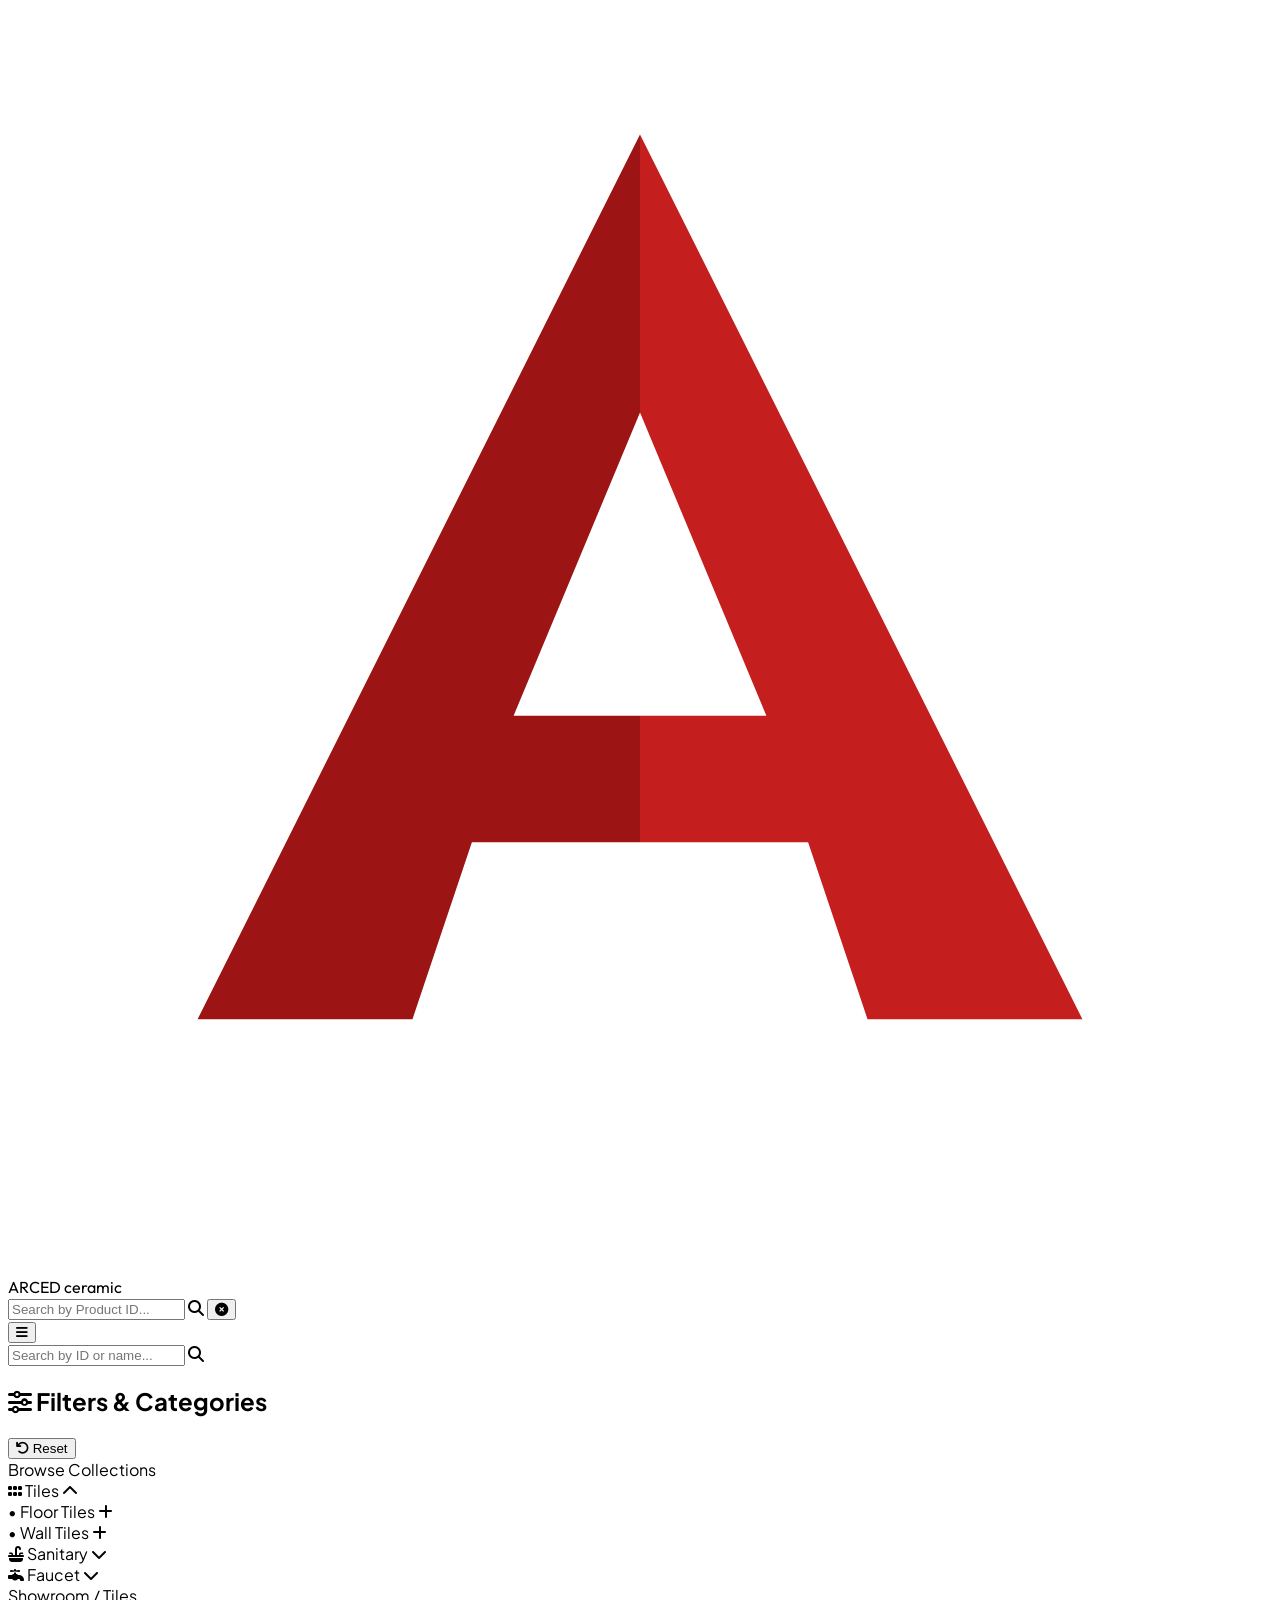
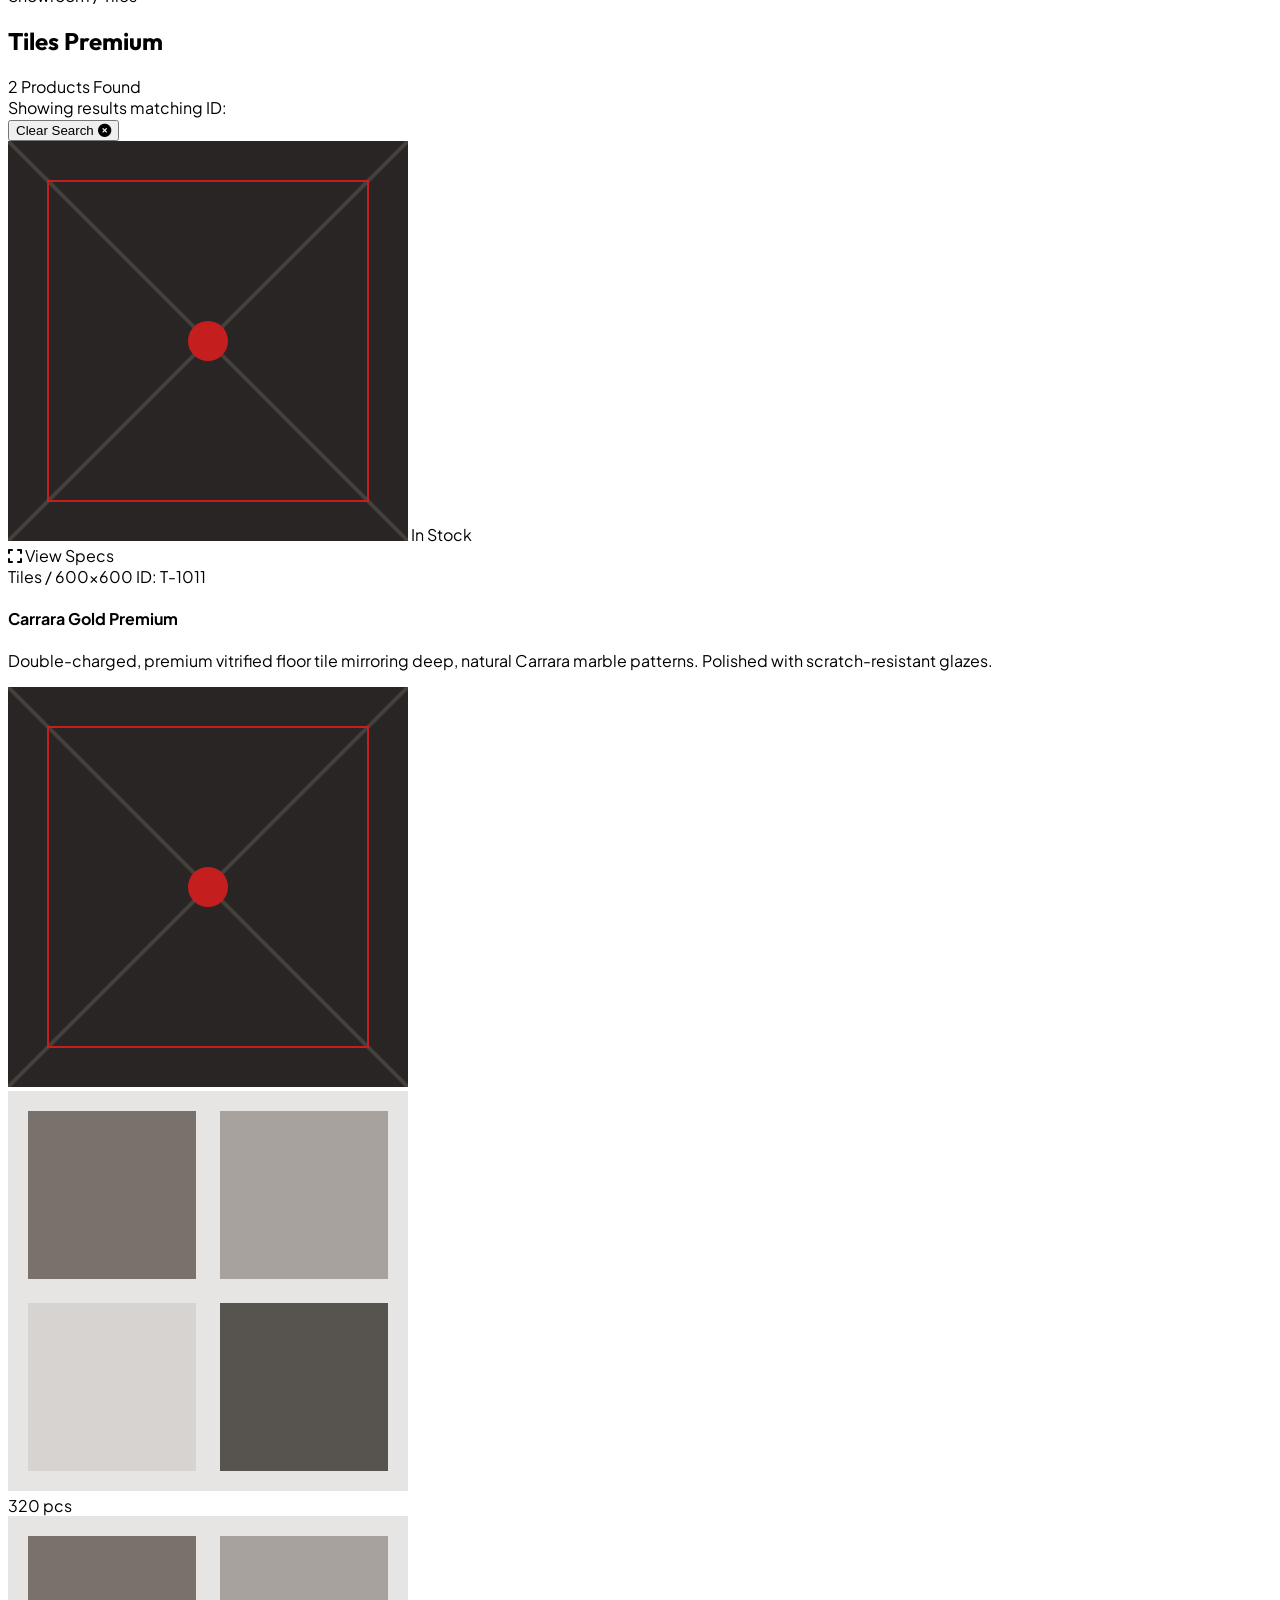
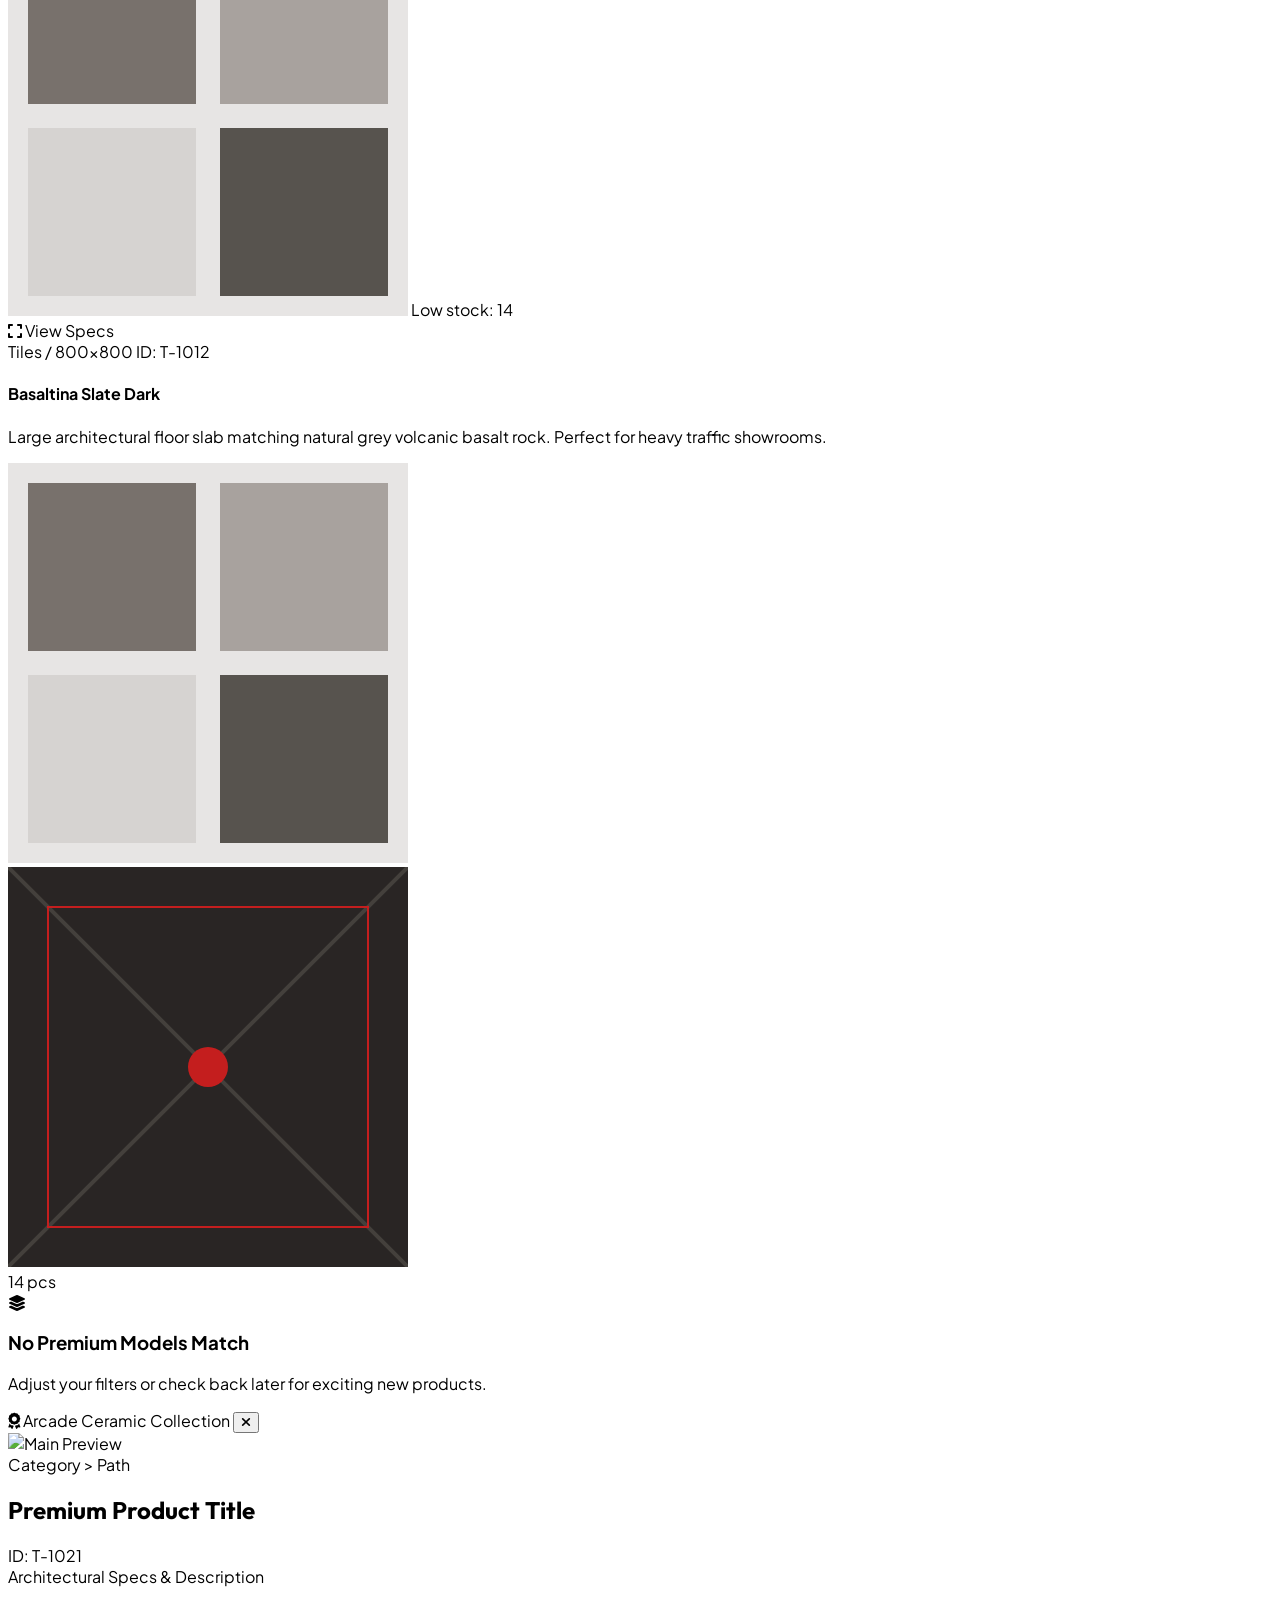
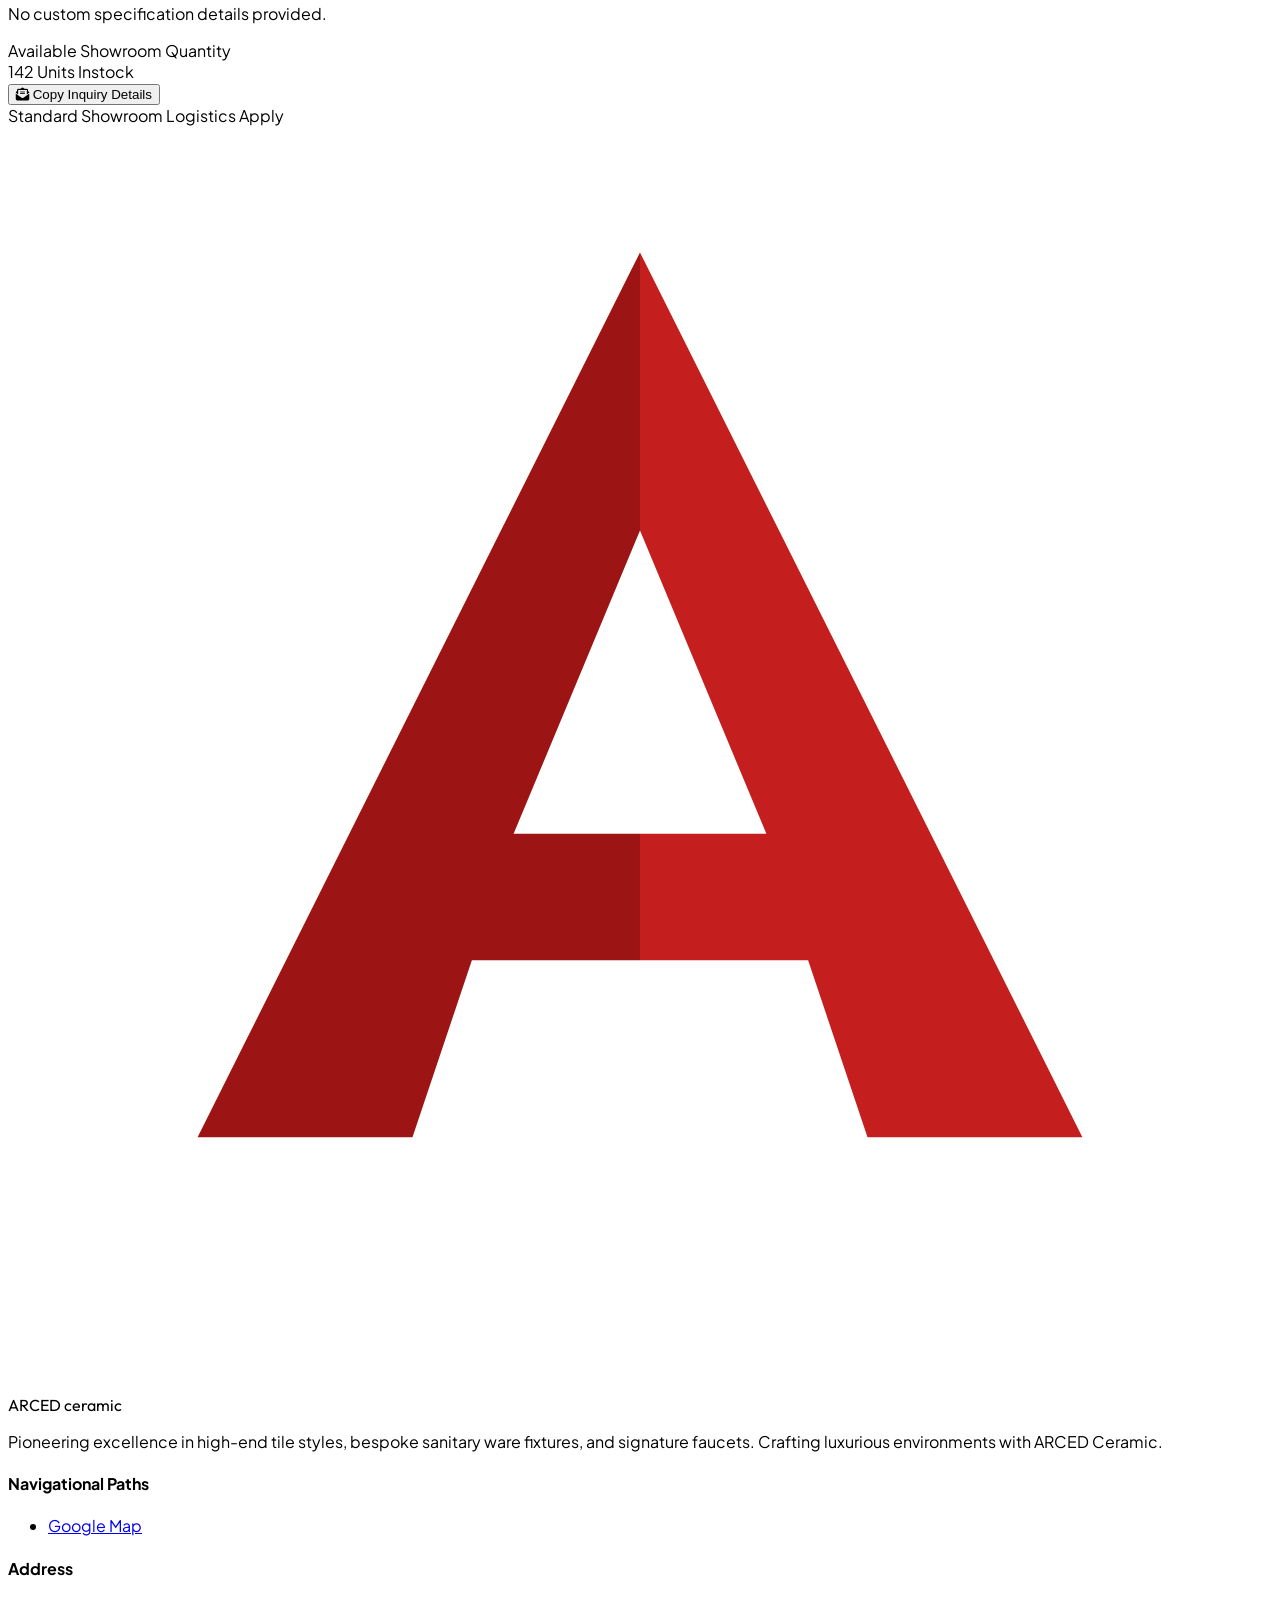
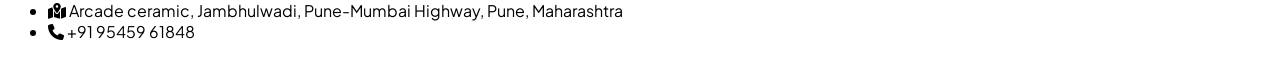
==== index.html @ 8db47451 "Add files via upload" ====
<!DOCTYPE html>
<html lang="en" class="scroll-smooth">

<head>
  <meta charset="UTF-8">
  <meta name="viewport" content="width=device-width, initial-scale=1.0">
  <title>ARCED Ceramic - Premium Showroom Catalog</title>
  <meta name="description"
    content="Explore the premium ARCED Ceramic showroom catalog. Browse luxury tiles, sanitary ware, and designer faucets.">

  <!-- Tailwind CSS -->
  <script src="https://cdn.tailwindcss.com"></script>
  <script>
    tailwind.config = {
      darkMode: 'class',
      theme: {
        extend: {
          colors: {
            luxury: {
              50: '#FCFAF9',
              100: '#F7F4F2',
              200: '#EDE9E6',
              300: '#E0D9D5',
              400: '#B0A29A',
              500: '#8A7A72',
              600: '#665750',
              700: '#4A3D38',
              800: '#2E2421',
              900: '#1C1513',
              accent: '#C41E1E',
              accentLight: '#EF4444',
              gold: '#D6B280',
              goldLight: '#F5E6D3'
            }
          }
        }
      }
    }
  </script>

  <!-- Google Fonts & FontAwesome -->
  <link rel="preconnect" href="https://fonts.googleapis.com">
  <link rel="preconnect" href="https://fonts.gstatic.com" crossorigin>
  <link
    href="https://fonts.googleapis.com/css2?family=Outfit:wght@300;400;500;600;700;800;900&family=Plus+Jakarta+Sans:wght@300;400;500;600;700;800&display=swap"
    rel="stylesheet">
  <link rel="stylesheet" href="https://cdnjs.cloudflare.com/ajax/libs/font-awesome/6.4.0/css/all.min.css">

  <!-- Shared Styles -->
  <link rel="stylesheet" href="shared.css">
</head>

<body class="bg-luxury-100 text-luxury-900 min-h-screen flex flex-col selection:bg-luxury-accent selection:text-white">

  <!-- NOTIFICATION SYSTEM -->
  <div id="notification-container"
    class="fixed top-6 right-6 z-[100] flex flex-col gap-3 max-w-sm w-full pointer-events-none"></div>

  <!-- HEADER -->
  <header class="sticky top-0 z-40 bg-luxury-900 text-white border-b border-luxury-800 shadow-xl transition-all-300">
    <div class="max-w-7xl mx-auto px-4 sm:px-6 lg:px-8">
      <div class="flex items-center justify-between h-20">
        <!-- Brand Logo & Title -->
        <div class="flex items-center gap-3 cursor-pointer" onclick="resetCategoryFilters()">
          <svg class="w-10 h-10 drop-shadow-md" viewBox="0 0 100 100" fill="none" xmlns="http://www.w3.org/2000/svg">
            <path d="M 50 10 L 15 80 L 32 80 L 36.7 66 L 50 66 L 50 56 L 40 56 L 50 32 Z" fill="#9C1414" />
            <path d="M 50 10 L 85 80 L 68 80 L 63.3 66 L 50 66 L 50 56 L 60 56 L 50 32 Z" fill="#C41E1E" />
          </svg>
          <div class="leading-none">
            <span class="text-2xl font-black tracking-tight text-white block uppercase font-display">ARCED</span>
            <span
              class="text-[9px] tracking-[0.3em] text-luxury-300 font-medium block uppercase mt-0.5 font-display">ceramic</span>
          </div>
        </div>

        <!-- Header Actions -->
        <div class="flex items-center gap-3">
          <!-- Search -->
          <div class="relative hidden sm:block w-64">
            <input type="text" id="global-search" oninput="handleGlobalSearch(this.value)"
              placeholder="Search by Product ID..."
              class="w-full bg-luxury-800/80 border border-luxury-700 rounded-full px-4 py-1.5 pl-10 text-xs focus:outline-none focus:border-luxury-accent text-luxury-100 transition-all-300 placeholder-luxury-400">
            <i class="fa-solid fa-search absolute left-3.5 top-2.5 text-luxury-400 text-xs"></i>
            <button id="clear-search-btn" onclick="clearGlobalSearch()"
              class="hidden absolute right-3.5 top-2 text-luxury-400 hover:text-white"><i
                class="fa-solid fa-circle-xmark"></i></button>
          </div>

          <!-- Customer Badge
          <div
            class="bg-luxury-800 px-4 py-2 rounded-full text-xs font-bold uppercase tracking-wider flex items-center gap-2 border border-luxury-700">
            <i class="fa-solid fa-user text-luxury-accent"></i> <span>Customer</span>
          </div> -->

          <!-- Mobile Hamburger -->
          <button onclick="toggleMobileMenu()" class="md:hidden text-luxury-300 hover:text-white p-2">
            <i class="fa-solid fa-bars text-xl"></i>
          </button>
        </div>
      </div>
    </div>

    <!-- Mobile Search Drawer -->
    <div id="mobile-menu" class="hidden md:hidden bg-luxury-900 border-t border-luxury-800 px-4 py-4 space-y-3">
      <div class="relative w-full mb-3">
        <input type="text" id="mobile-global-search" oninput="handleGlobalSearch(this.value)"
          placeholder="Search by ID or name..."
          class="w-full bg-luxury-800 border border-luxury-700 rounded-lg px-4 py-2 pl-10 text-xs focus:outline-none focus:border-luxury-accent text-luxury-100">
        <i class="fa-solid fa-search absolute left-3.5 top-3 text-luxury-400 text-xs"></i>
      </div>
    </div>
  </header>

  <!-- CUSTOMER SHOWROOM CATALOG -->
  <main id="view-showroom" class="flex-grow flex flex-col md:flex-row max-w-8xl w-full mx-auto p-4 sm:p-6 lg:p-8 gap-8">

    <!-- Left Sidebar: 3-Level Expandable Category Tree -->
    <aside class="w-full md:w-80 shrink-0 bg-white border border-luxury-200 rounded-2xl p-6 shadow-sm self-start">
      <div class="flex items-center justify-between pb-4 mb-4 border-b border-luxury-100">
        <h2 class="font-bold text-luxury-800 uppercase tracking-wider text-sm flex items-center gap-2">
          <i class="fa-solid fa-sliders text-luxury-accent"></i> Filters & Categories
        </h2>
        <button onclick="resetCategoryFilters()"
          class="text-xs text-luxury-500 hover:text-luxury-accent flex items-center gap-1 transition-all-300">
          <i class="fa-solid fa-arrow-rotate-left"></i> Reset
        </button>
      </div>

      <!-- Main Category Tabs -->
      <div class="space-y-4">
        <span class="text-[11px] font-bold tracking-widest text-luxury-400 uppercase">Browse Collections</span>

        <!-- Accordion container -->
        <div id="showroom-category-accordion" class="space-y-2">
          <!-- Populated dynamically via JS -->
        </div>
      </div>
    </aside>

    <!-- Main Content Area: Search, Breadcrumbs, Product Grid -->
    <section class="flex-grow flex flex-col gap-6">

      <!-- Showroom Header, Active Category Breadcrumb, Statistics -->
      <div
        class="bg-white border border-luxury-200 rounded-2xl p-6 shadow-sm flex flex-col sm:flex-row items-start sm:items-center justify-between gap-4">
        <div>
          <div class="flex items-center gap-2 text-xs text-luxury-400 font-medium mb-1">
            <span class="hover:text-luxury-accent cursor-pointer" onclick="resetCategoryFilters()">Showroom</span>
            <span id="breadcrumb-trail">/ All Products</span>
          </div>
          <h1 id="showroom-title" class="text-2xl font-black text-luxury-900 tracking-tight font-display">Signature
            Collection
          </h1>
        </div>
        <div class="flex items-center gap-4 text-xs font-semibold uppercase tracking-wider text-luxury-500">
          <span class="bg-luxury-100 px-3 py-1.5 rounded-lg border border-luxury-200"><span id="showroom-count"
              class="text-luxury-accent font-bold">0</span> Products Found</span>
        </div>
      </div>

      <!-- Alert search status if search active -->
      <div id="search-status-bar"
        class="hidden bg-luxury-900 text-white px-5 py-3.5 rounded-xl flex items-center justify-between shadow-md">
        <div class="flex items-center gap-2.5 text-xs">
          <span class="animate-ping h-2 w-2 rounded-full bg-luxury-accentLight inline-block"></span>
          <span>Showing results matching ID: <strong id="search-query-highlight"
              class="text-luxury-accentLight"></strong></span>
        </div>
        <button onclick="clearGlobalSearch()"
          class="text-xs font-bold uppercase tracking-widest hover:text-luxury-accentLight flex items-center gap-1">
          Clear Search <i class="fa-solid fa-circle-xmark"></i>
        </button>
      </div>

      <!-- Product Showcase Grid -->
      <div id="showroom-grid" class="grid grid-cols-1 sm:grid-cols-2 lg:grid-cols-3 gap-6">
        <!-- Rendered dynamically -->
      </div>

      <!-- Empty State -->
      <div id="showroom-empty-state"
        class="hidden flex-col items-center justify-center py-20 bg-white border border-luxury-200 rounded-2xl text-center shadow-inner">
        <div class="bg-luxury-100 p-6 rounded-full text-luxury-400 mb-4 text-3xl">
          <i class="fa-solid fa-layer-group"></i>
        </div>
        <h3 class="text-lg font-bold text-luxury-800">No Premium Models Match</h3>
        <p class="text-sm text-luxury-400 mt-1 max-w-sm">Adjust your filters or check back later for exciting new
          products.</p>
      </div>
    </section>
  </main>

  <!-- PRODUCT SPECIFICATION SHOWROOM MODAL -->
  <div id="showroom-modal"
    class="hidden fixed inset-0 z-50 overflow-y-auto bg-luxury-900/65 backdrop-blur-sm flex items-center justify-center p-4">
    <div
      class="bg-white rounded-3xl border border-luxury-200 shadow-2xl max-w-4xl w-full max-h-[95vh] overflow-y-auto transform scale-95 transition-all-300 duration-300 ease-out flex flex-col justify-between"
      id="showroom-modal-card">

      <!-- Top actions -->
      <div class="px-6 py-4 border-b border-luxury-100 flex items-center justify-between">
        <span class="text-[10px] font-bold tracking-widest uppercase text-luxury-accent flex items-center gap-1">
          <i class="fa-solid fa-award"></i> Arcade Ceramic Collection
        </span>
        <button onclick="closeShowroomModal()"
          class="text-luxury-400 hover:text-luxury-900 transition-all-300 p-1.5 rounded-lg"><i
            class="fa-solid fa-xmark text-lg"></i></button>
      </div>

      <!-- Container -->
      <div class="grid grid-cols-1 md:grid-cols-2 gap-6 p-6 md:p-8">

        <!-- Left column: Massive Image Slider and Thumbnails -->
        <div class="space-y-4">
          <div
            class="relative bg-luxury-100 rounded-2xl overflow-hidden aspect-square border border-luxury-200 shadow-inner flex items-center justify-center">
            <img id="showroom-modal-main-img" src="" alt="Main Preview"
              class="w-full h-full object-cover transition-all-300 duration-500">

            <!-- Quick status pill overlay -->
            <div id="showroom-modal-stock-badge"
              class="absolute top-4 left-4 px-3 py-1 rounded-full text-[10px] font-extrabold uppercase tracking-widest shadow-md">
              <!-- Load dynamic stock details -->
            </div>
          </div>

          <!-- Thumbnail Slider Row -->
          <div id="showroom-modal-thumbnail-row" class="flex gap-2 overflow-x-auto pb-2 no-scrollbar">
            <!-- Loaded dynamically -->
          </div>
        </div>

        <!-- Right column: Premium Information details -->
        <div class="flex flex-col justify-between">
          <div class="space-y-5">
            <div>
              <span id="showroom-modal-breadcrumbs"
                class="text-[10px] font-bold uppercase tracking-wider text-luxury-400">Category > Path</span>
              <h2 id="showroom-modal-title"
                class="text-2xl font-black text-luxury-900 tracking-tight mt-1 font-display">Premium
                Product Title</h2>
              <span id="showroom-modal-product-id"
                class="inline-block mt-1.5 px-2.5 py-1 bg-luxury-100 text-luxury-800 text-[10px] font-bold uppercase tracking-widest rounded border border-luxury-200">ID:
                T-1021</span>
            </div>

            <div class="border-t border-b border-luxury-100 py-4">
              <span class="text-[10px] font-bold uppercase tracking-wider text-luxury-400 block mb-1">Architectural
                Specs & Description</span>
              <p id="showroom-modal-desc" class="text-xs text-luxury-600 leading-relaxed">No custom specification
                details provided.</p>
            </div>

            <div>
              <span class="text-[10px] font-bold uppercase tracking-wider text-luxury-400 block mb-2">Available Showroom
                Quantity</span>
              <div class="flex items-center gap-3">
                <span id="showroom-modal-stock" class="text-3xl font-black text-luxury-900">142</span>
                <span class="text-xs text-luxury-400 uppercase tracking-widest">Units Instock</span>
              </div>
            </div>
          </div>

          <!-- Actions segment -->
          <div class="pt-6 mt-6 border-t border-luxury-100 space-y-3">
            <button onclick="copyInquiryDetails()"
              class="w-full bg-luxury-900 hover:bg-luxury-800 text-white text-xs font-bold uppercase tracking-wider py-3.5 rounded-xl flex items-center justify-center gap-2 transition-all-300 shadow-md border border-luxury-800 hover:border-luxury-gold/30">
              <i class="fa-solid fa-envelope-open-text text-luxury-gold"></i> Copy Inquiry Details
            </button>
            <div
              class="flex items-center justify-between text-[10px] text-luxury-400 uppercase tracking-wider font-bold">
              <span>Standard Showroom Logistics Apply</span>
            </div>
          </div>

        </div>

      </div>

    </div>
  </div>

  <!-- FOOTER -->
  <footer class="bg-luxury-900 border-t border-luxury-800 py-12 mt-auto text-white">
    <div class="max-w-7xl mx-auto px-4 sm:px-6 lg:px-8">
      <div class="grid grid-cols-1 md:grid-cols-4 gap-8">

        <div class="md:col-span-2 space-y-4">
          <div class="flex items-center gap-3">
            <svg class="w-8 h-8 drop-shadow-md" viewBox="0 0 100 100" fill="none" xmlns="http://www.w3.org/2000/svg">
              <path d="M 50 10 L 15 80 L 32 80 L 36.7 66 L 50 66 L 50 56 L 40 56 L 50 32 Z" fill="#9C1414" />
              <path d="M 50 10 L 85 80 L 68 80 L 63.3 66 L 50 66 L 50 56 L 60 56 L 50 32 Z" fill="#C41E1E" />
            </svg>
            <div class="leading-none">
              <span class="text-xl font-black tracking-tight text-white block uppercase font-display">ARCED</span>
              <span
                class="text-[8px] tracking-[0.3em] text-luxury-300 font-medium block uppercase mt-0.5 font-display">ceramic</span>
            </div>
          </div>
          <p class="text-xs text-luxury-400 max-w-sm leading-relaxed">
            Pioneering excellence in high-end tile styles, bespoke sanitary ware fixtures, and signature faucets.
            Crafting luxurious environments with ARCED Ceramic.
          </p>
        </div>

        <div>
          <h4 class="text-xs font-bold uppercase tracking-widest text-luxury-400 mb-4">Navigational Paths</h4>
          <ul class="space-y-2 text-xs">
            <li><a href="#" onclick="resetCategoryFilters()"
                class="text-luxury-300 hover:text-luxury-accent transition-all-300">Google Map</a></li>
          </ul>
        </div>

        <div>
          <h4 class="text-xs font-bold uppercase tracking-widest text-luxury-400 mb-4">Address</h4>
          <ul class="space-y-2 text-xs text-luxury-300">
            <li class="flex items-start gap-2">
              <i class="fa-solid fa-map-location-dot mt-0.5 text-luxury-accent"></i>
              <span>Arcade ceramic, Jambhulwadi, Pune-Mumbai Highway, Pune, Maharashtra</span>
            </li>
            <li class="flex items-center gap-2">
              <i class="fa-solid fa-phone text-luxury-accent"></i>
              <span>+91 95459 61848</span>
            </li>
          </ul>
        </div>

      </div>
      <!-- <div
        class="border-t border-luxury-800 mt-8 pt-8 flex flex-col sm:flex-row items-center justify-between text-xs text-luxury-500">
        <p>&copy; 2026 ARCED Ceramic Ltd. All Architectural Rights Reserved.</p>
        <p class="flex items-center gap-1.5 mt-2 sm:mt-0">
          Built securely with <i class="fa-solid fa-shield text-luxury-accent"></i> and LocalStorage data binding.
        </p>
      </div> -->
    </div>
  </footer>

  <!-- Scripts -->
  <script src="shared-data.js"></script>
  <script src="index.js"></script>
</body>

</html>
---- shared.css ----
/* ============================================
   ARCED CERAMIC — SHARED STYLES
   Common CSS used by both admin.html and user.html
   ============================================ */

@import url('https://fonts.googleapis.com/css2?family=Outfit:wght@300;400;500;600;700;800;900&family=Plus+Jakarta+Sans:wght@300;400;500;600;700;800&display=swap');

body {
  font-family: 'Plus Jakarta Sans', sans-serif;
}

.font-display {
  font-family: 'Outfit', sans-serif;
}

/* Hide scrollbars but keep functionality */
.no-scrollbar::-webkit-scrollbar {
  display: none;
}
.no-scrollbar {
  -ms-overflow-style: none;
  scrollbar-width: none;
}

/* Smooth transitions */
.transition-all-300 {
  transition: all 0.3s cubic-bezier(0.4, 0, 0.2, 1);
}

/* Glassmorphism premium panels */
.glass-panel {
  background: rgba(255, 255, 255, 0.75);
  backdrop-filter: blur(16px);
  -webkit-backdrop-filter: blur(16px);
}

.glass-panel-dark {
  background: rgba(28, 21, 19, 0.85);
  backdrop-filter: blur(16px);
  -webkit-backdrop-filter: blur(16px);
}

/* Custom premium hover glow effect */
.hover-glow {
  transition: all 0.3s cubic-bezier(0.4, 0, 0.2, 1);
}
.hover-glow:hover {
  transform: translateY(-3px);
  box-shadow: 0 12px 24px -6px rgba(196, 30, 30, 0.08), 0 8px 16px -8px rgba(196, 30, 30, 0.08);
  border-color: rgba(196, 30, 30, 0.25) !important;
}
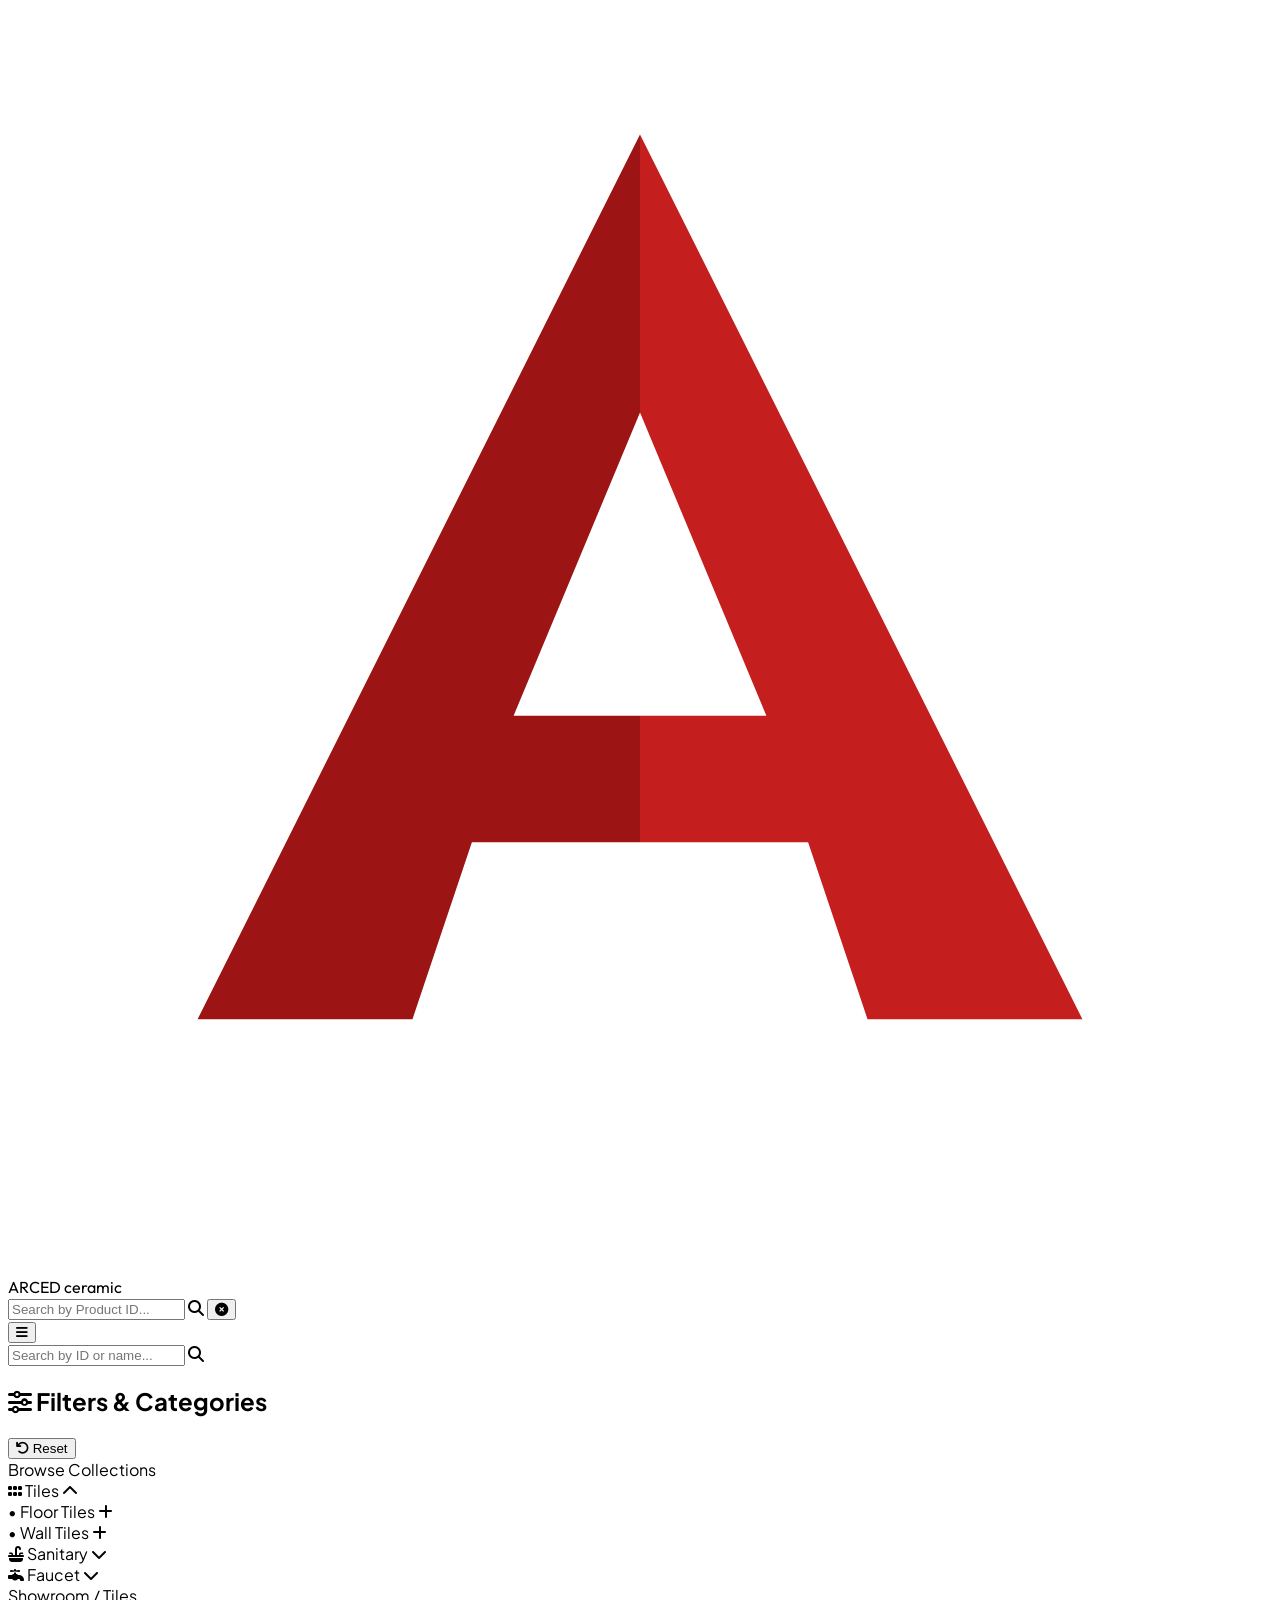
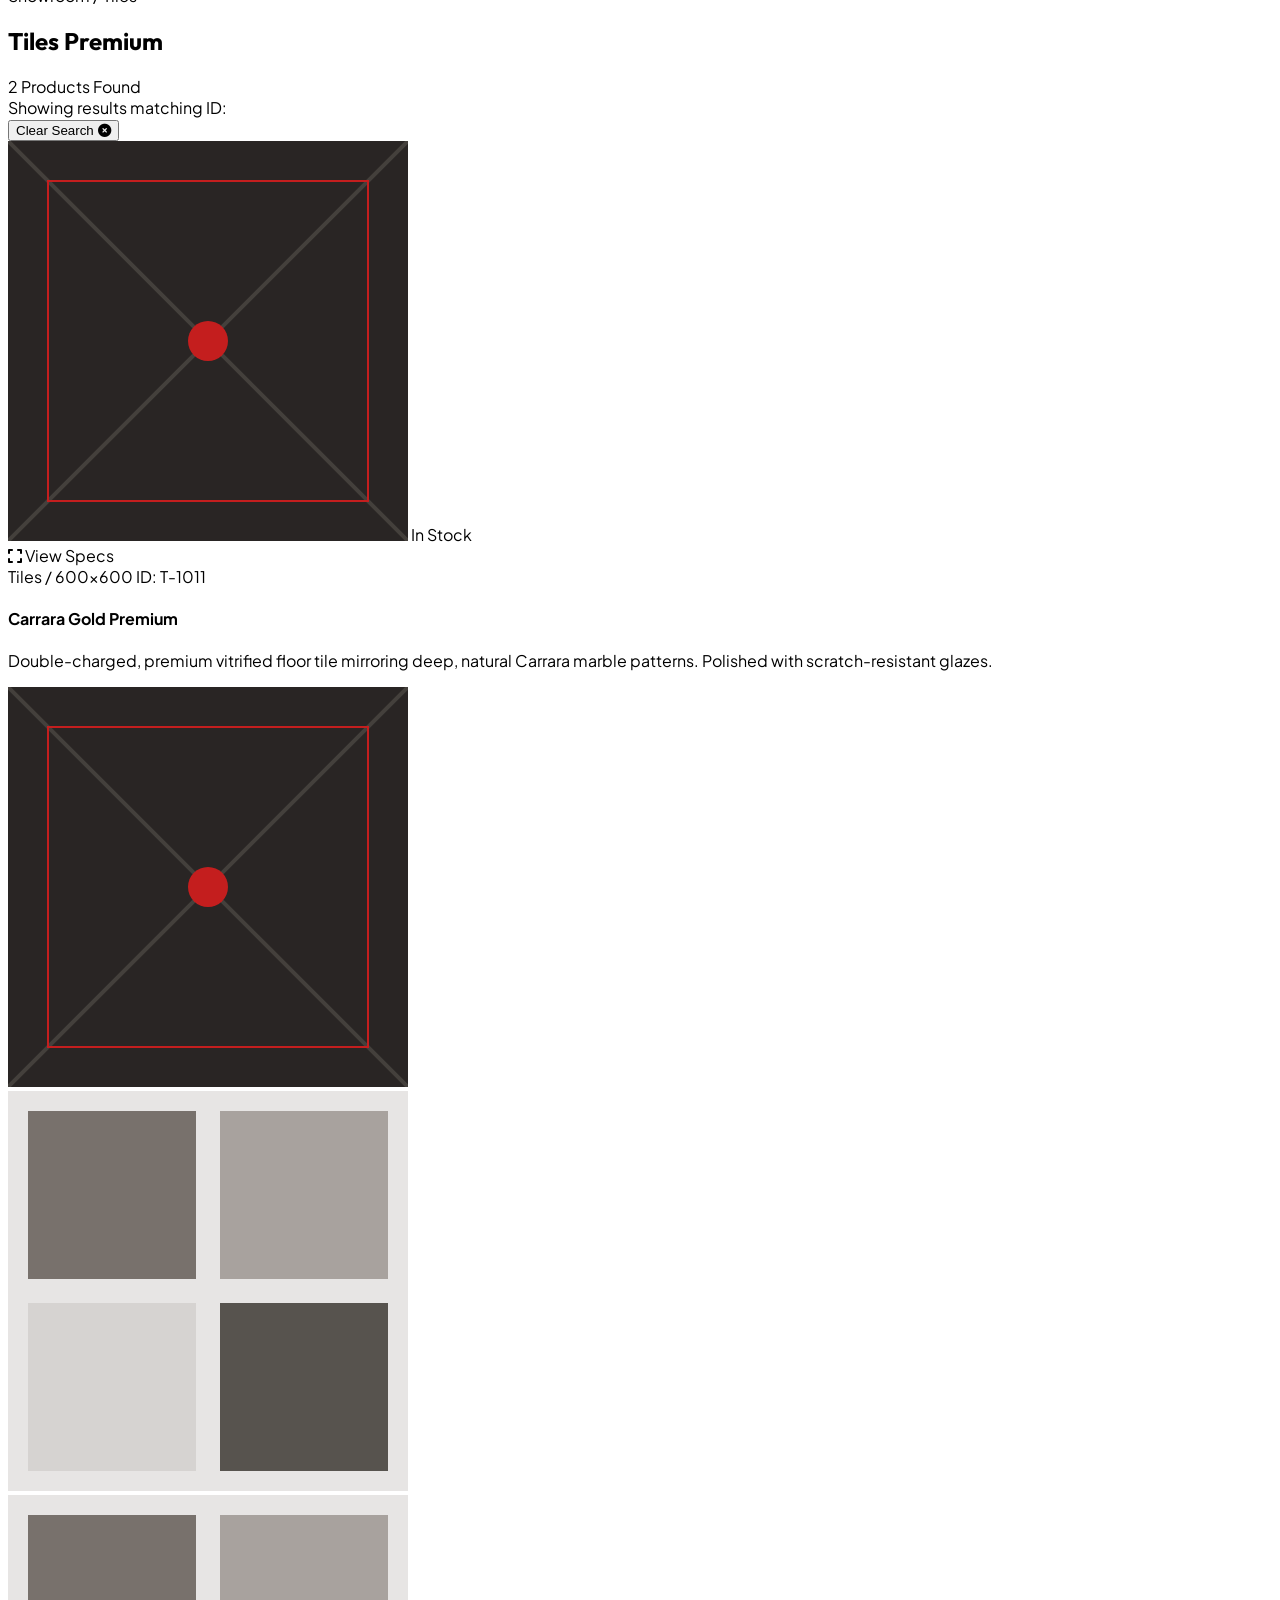
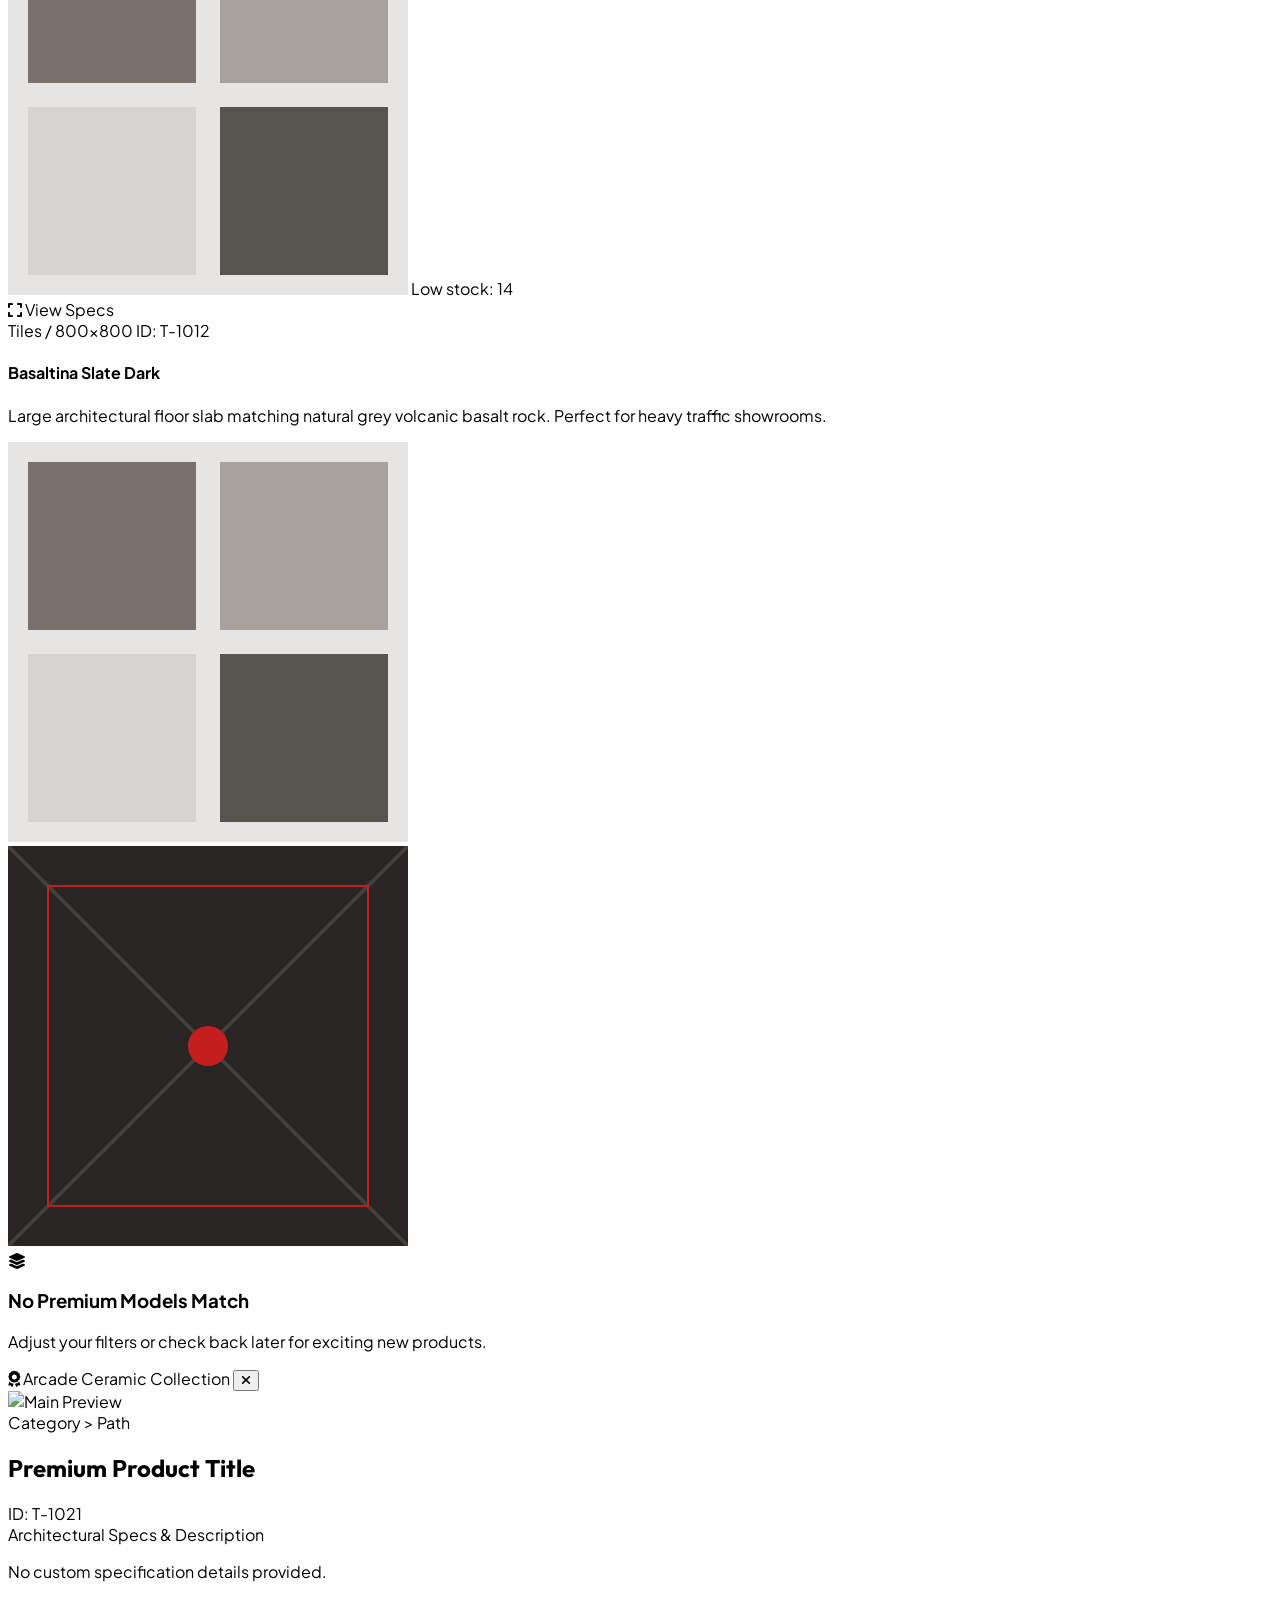
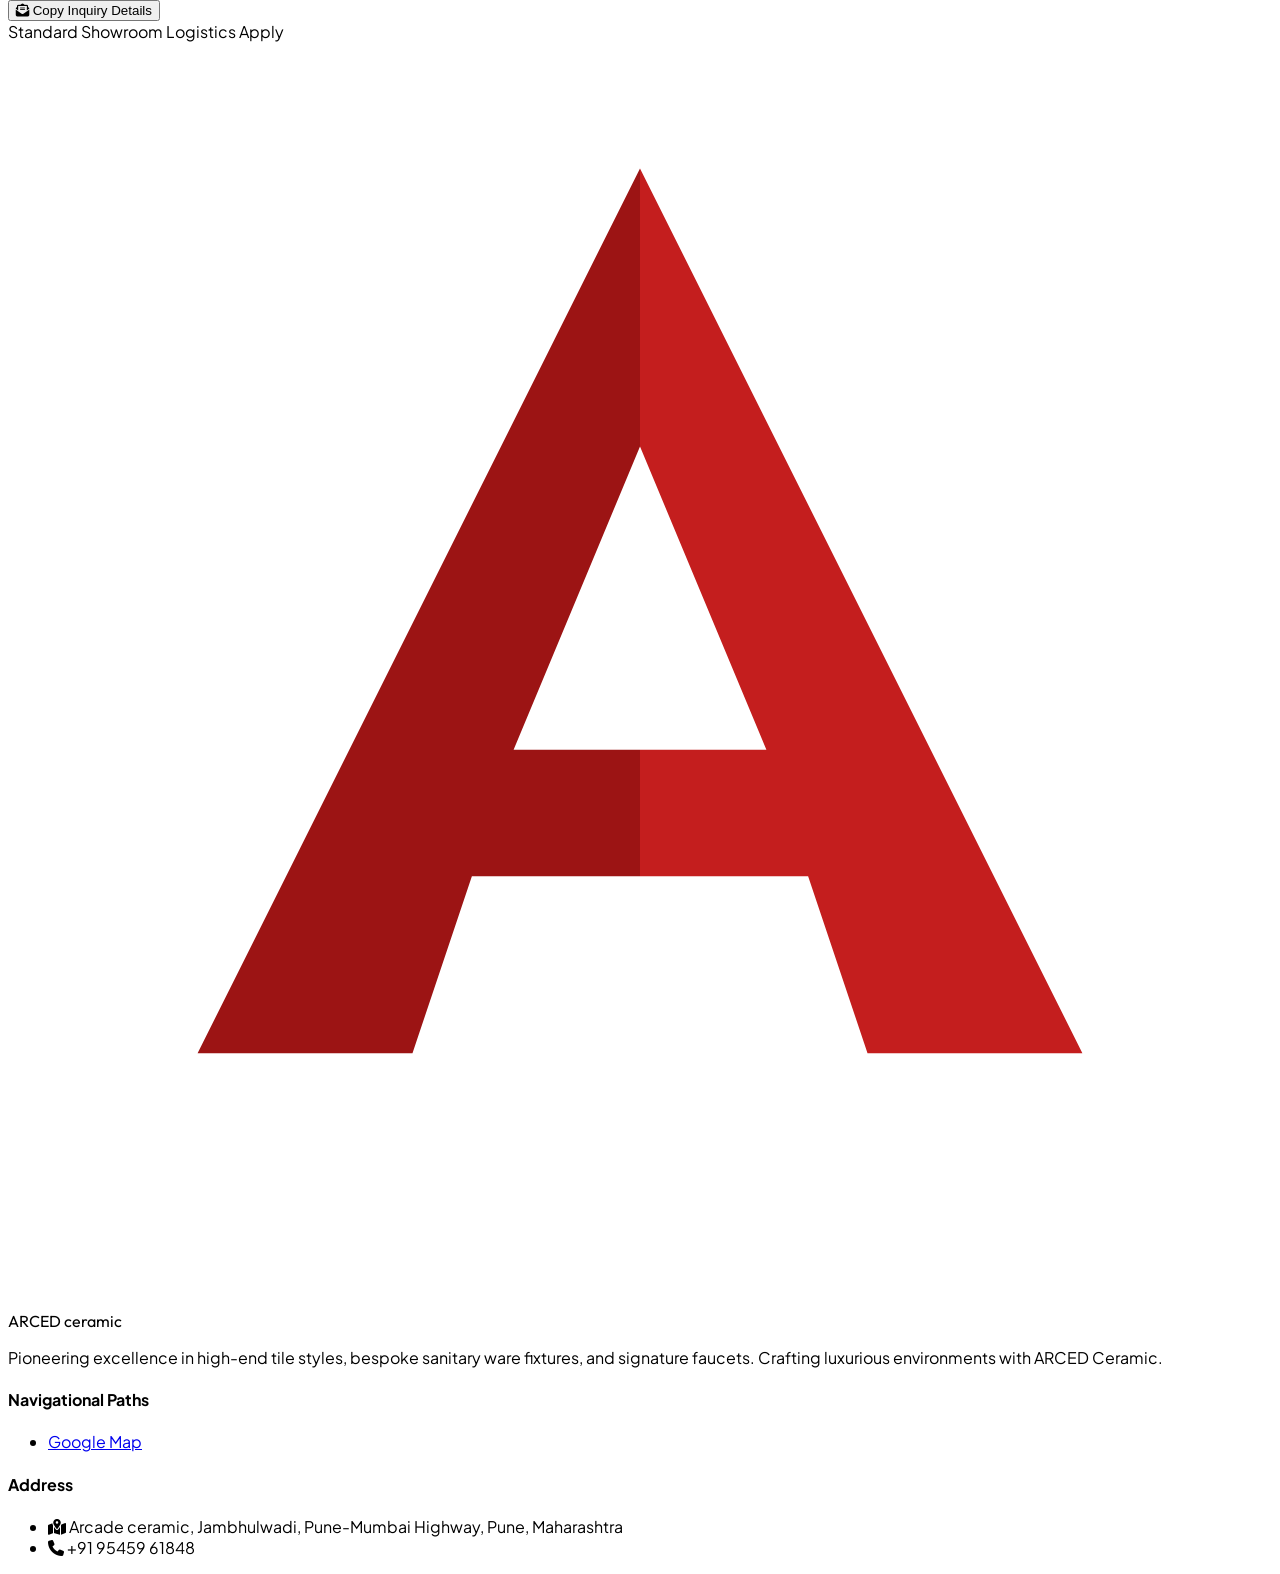
==== commit 57d33844: "Add files via upload" ====
--- a/index.html
+++ b/index.html
@@ -251,14 +251,7 @@
                 details provided.</p>
             </div>
 
-            <div>
-              <span class="text-[10px] font-bold uppercase tracking-wider text-luxury-400 block mb-2">Available Showroom
-                Quantity</span>
-              <div class="flex items-center gap-3">
-                <span id="showroom-modal-stock" class="text-3xl font-black text-luxury-900">142</span>
-                <span class="text-xs text-luxury-400 uppercase tracking-widest">Units Instock</span>
-              </div>
-            </div>
+            <div id="showroom-modal-stock" class="w-full"></div>
           </div>
 
           <!-- Actions segment -->
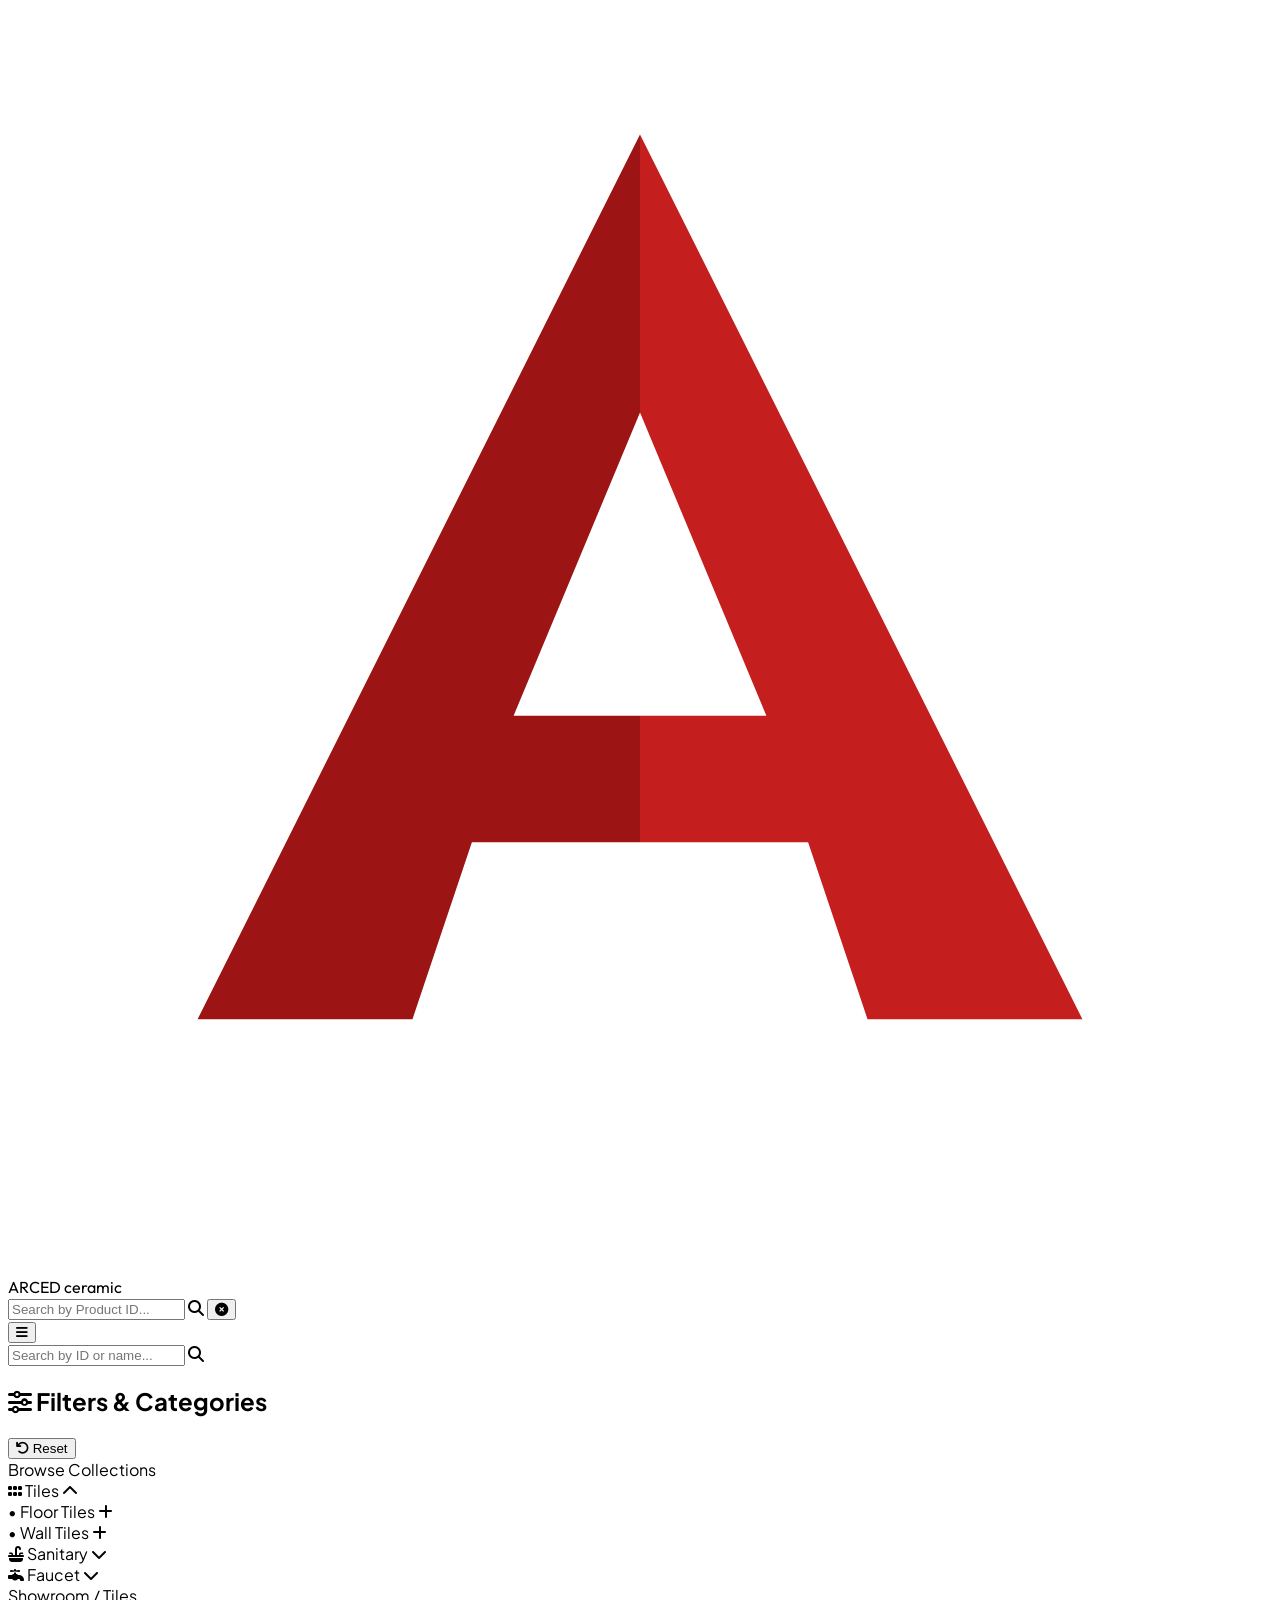
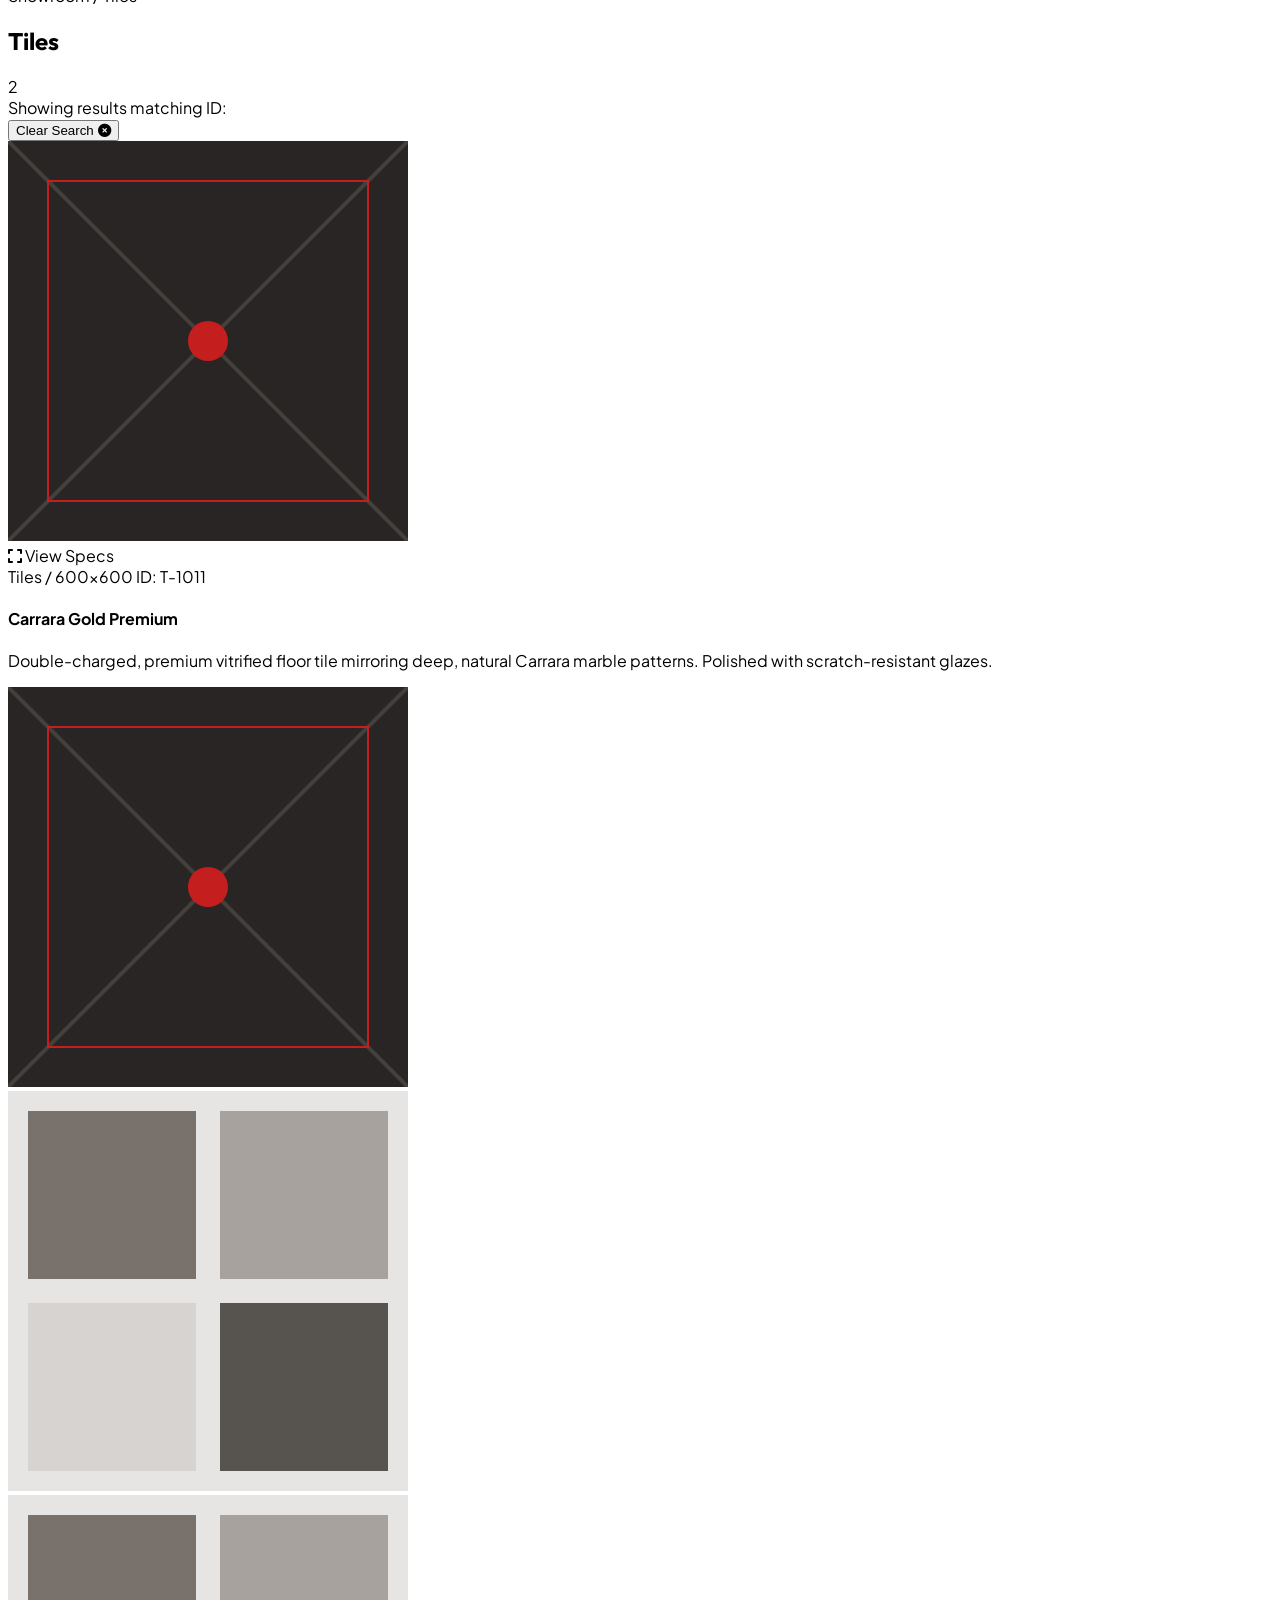
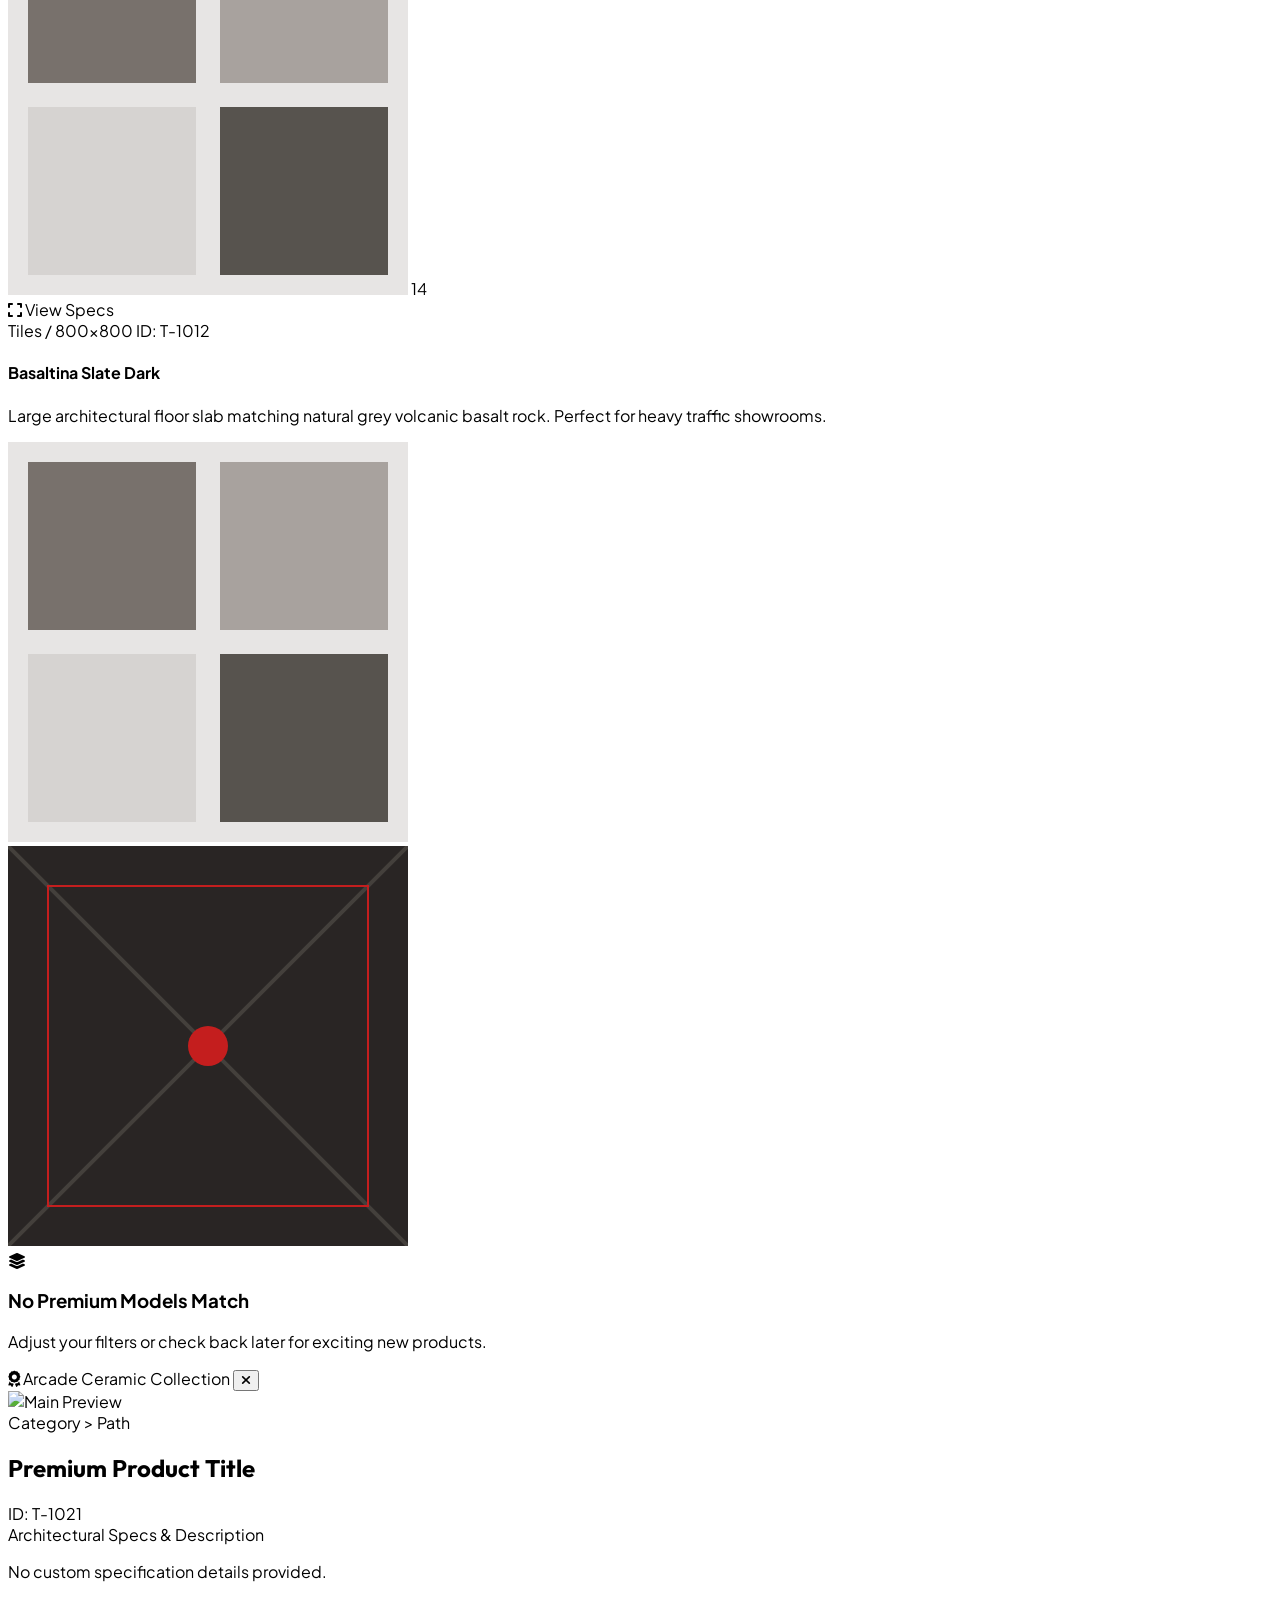
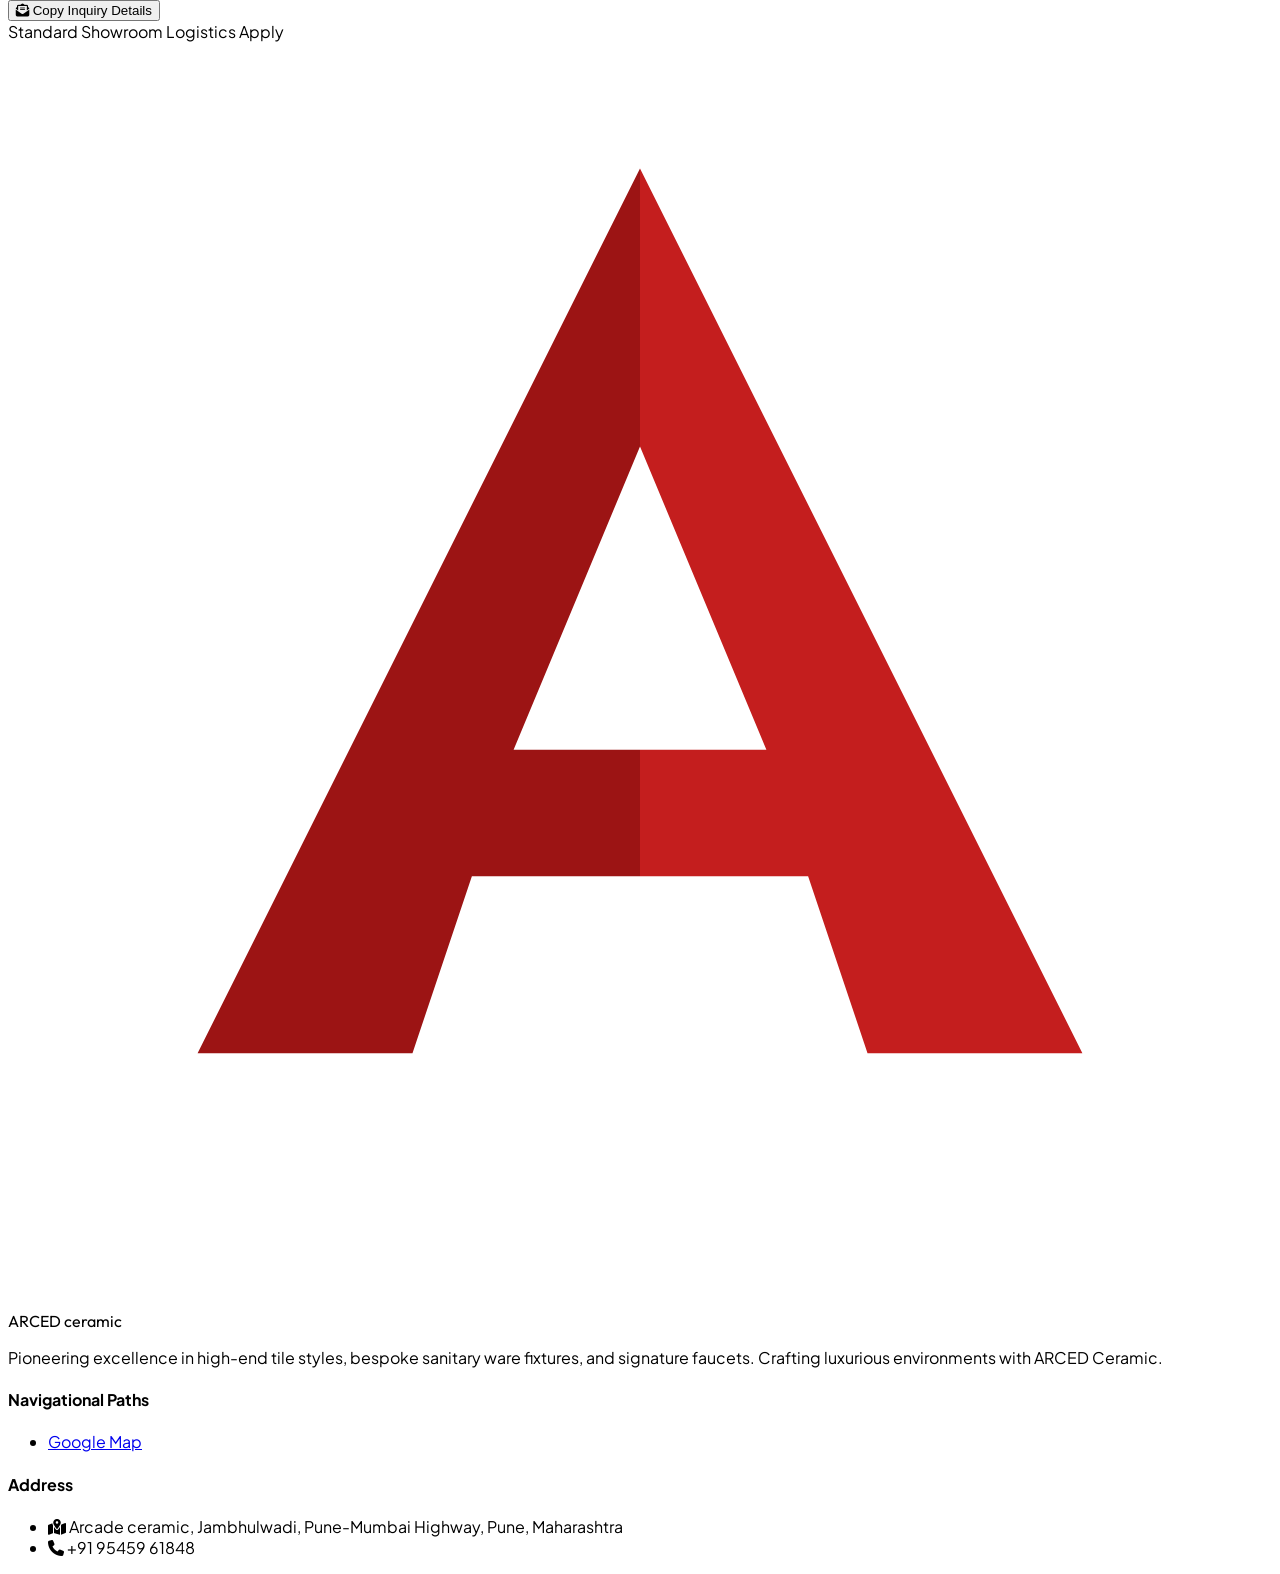
==== commit 42a55f94: "Add files via upload" ====
--- a/index.html
+++ b/index.html
@@ -152,9 +152,10 @@
             Collection
           </h1>
         </div>
-        <div class="flex items-center gap-4 text-xs font-semibold uppercase tracking-wider text-luxury-500">
-          <span class="bg-luxury-100 px-3 py-1.5 rounded-lg border border-luxury-200"><span id="showroom-count"
-              class="text-luxury-accent font-bold">0</span> Products Found</span>
+        <div class="hidden">
+          <span class="bg-luxury-100 px-3 py-1.5 rounded-lg border border-luxury-200">
+            <span id="showroom-count" class="hidden"></span>
+          </span>
         </div>
       </div>
 
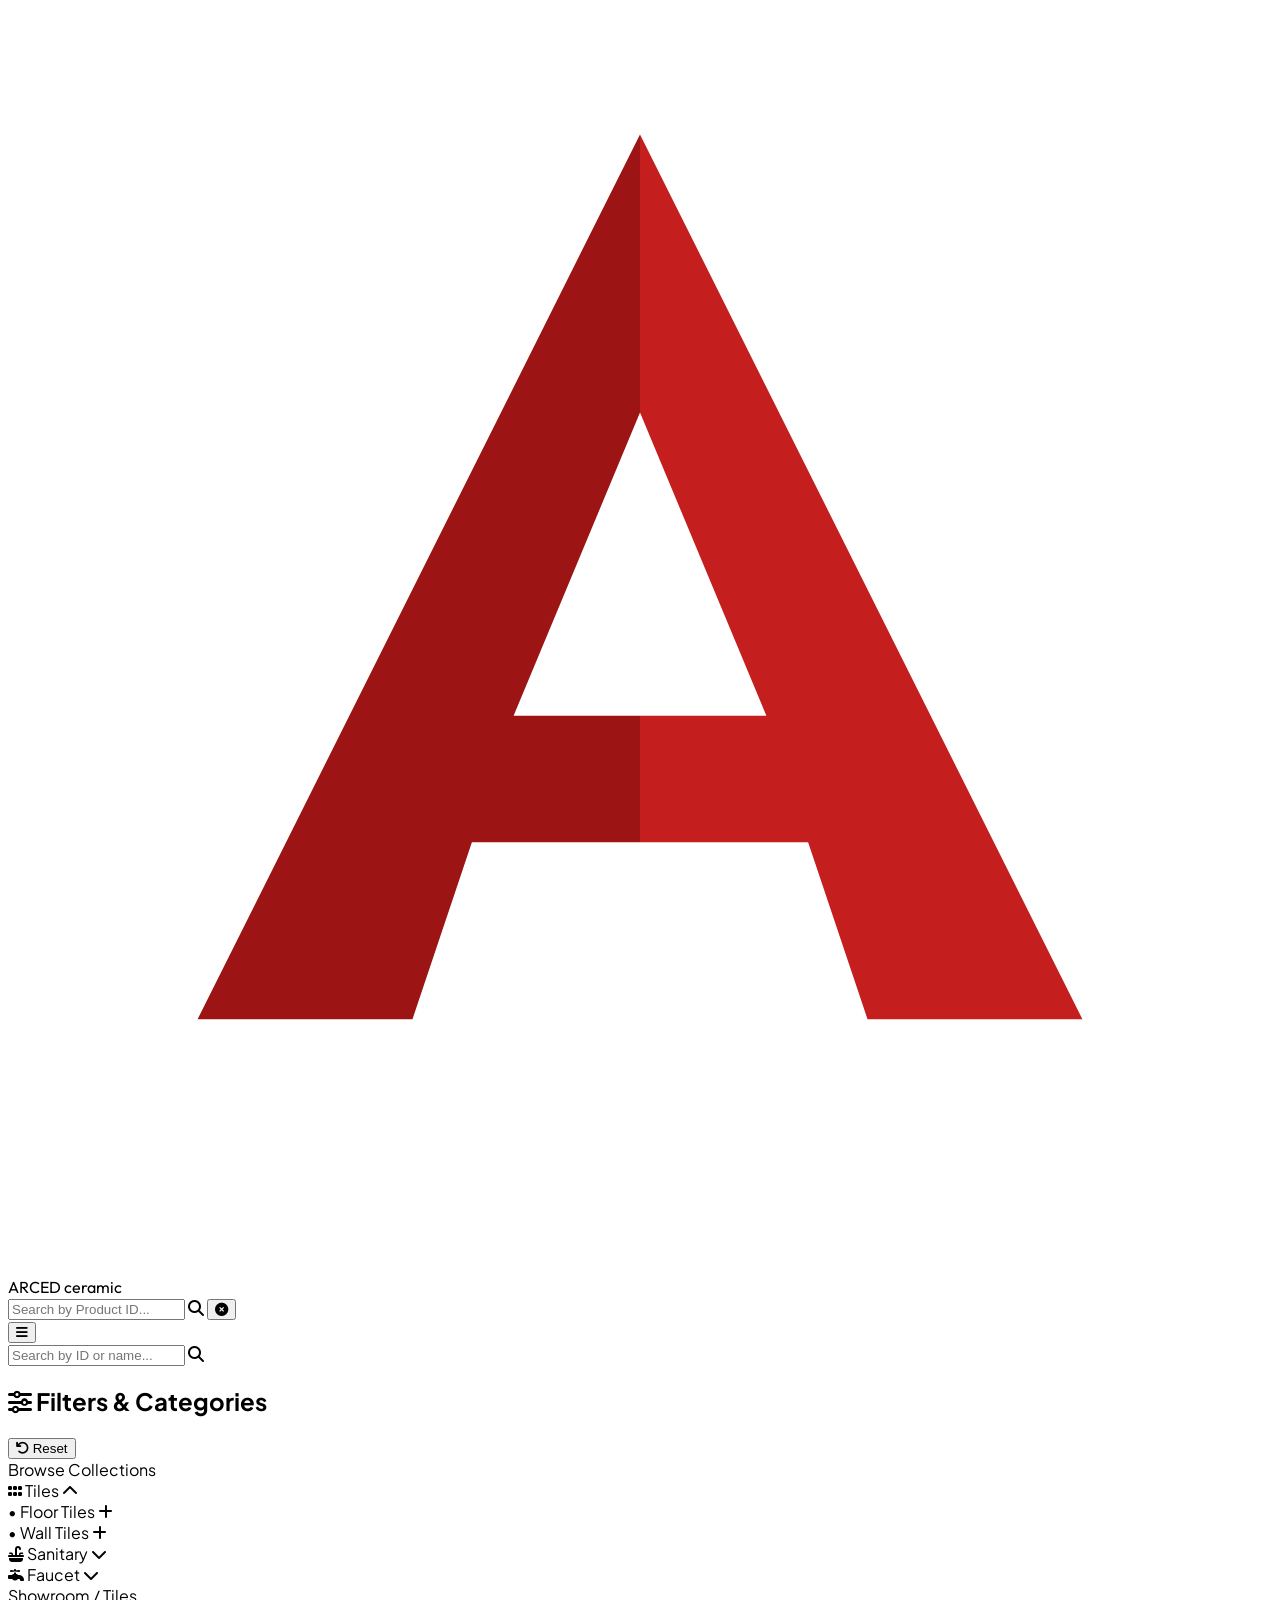
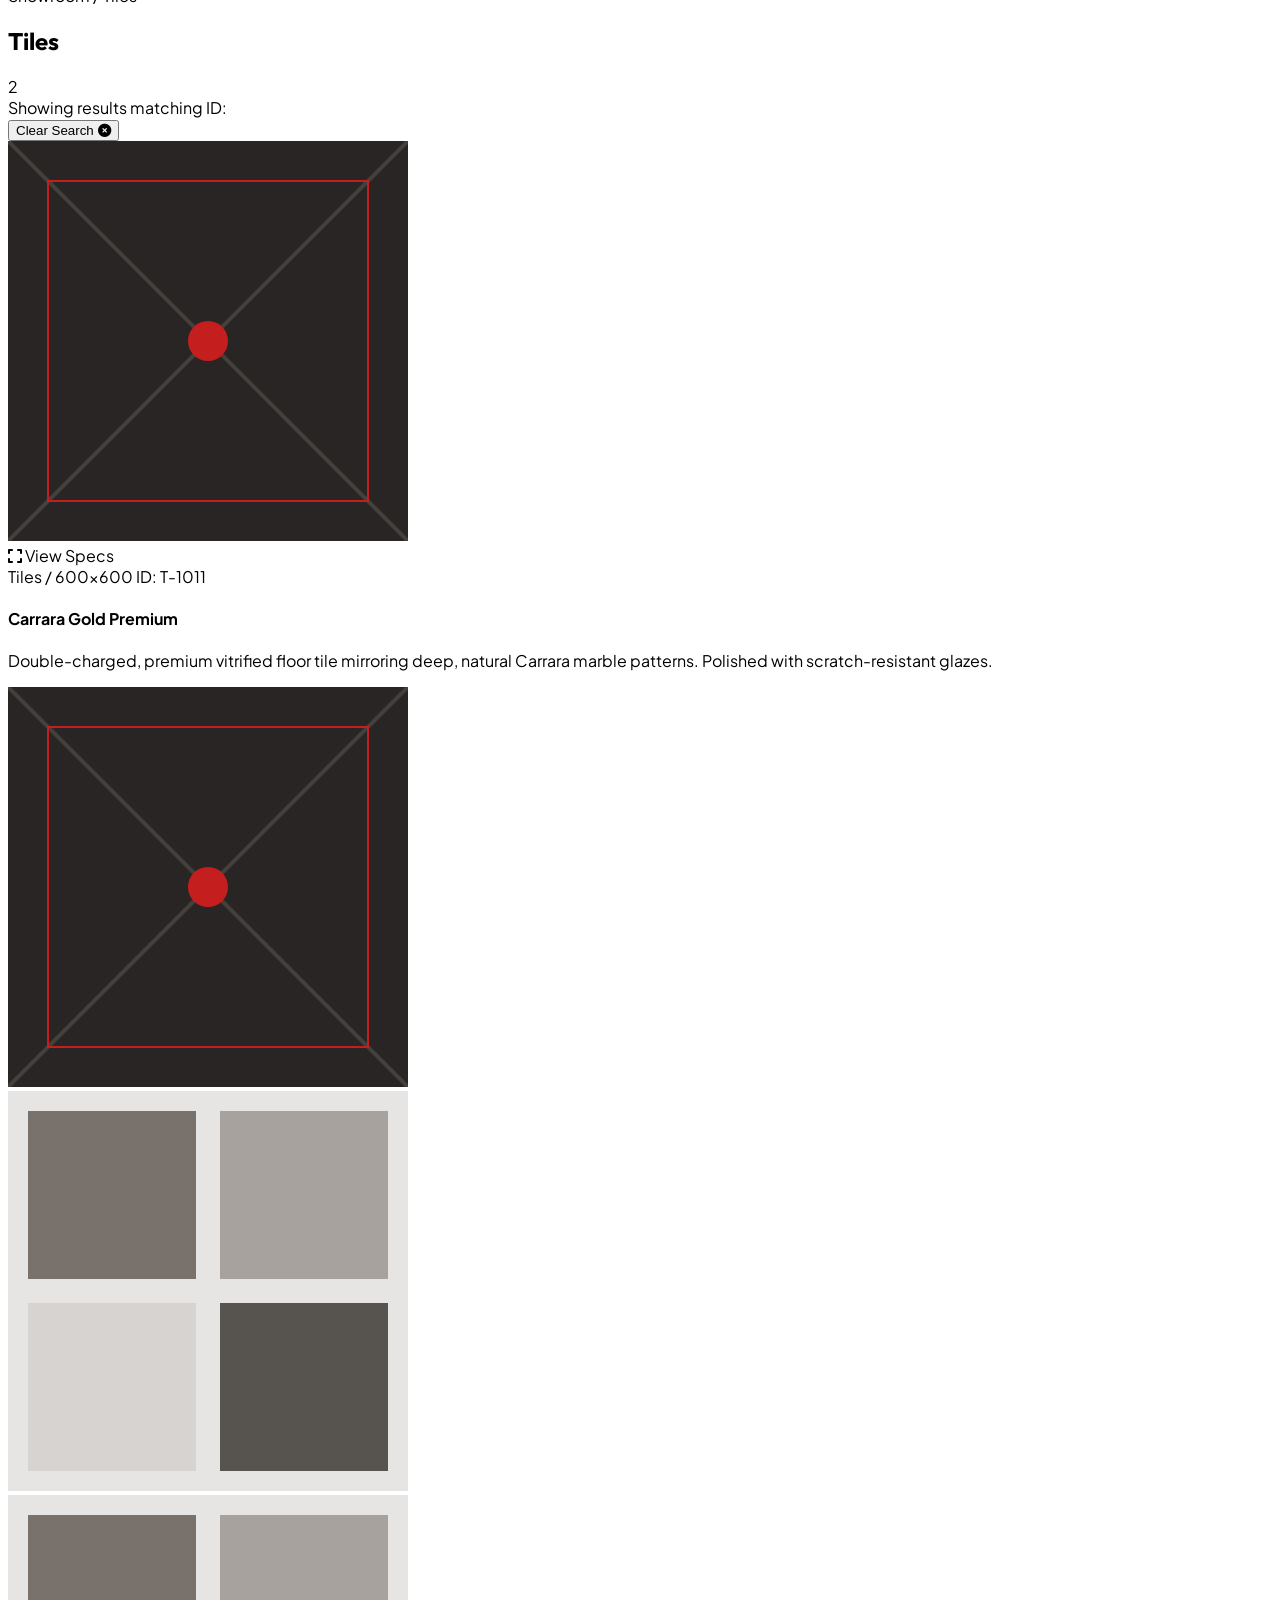
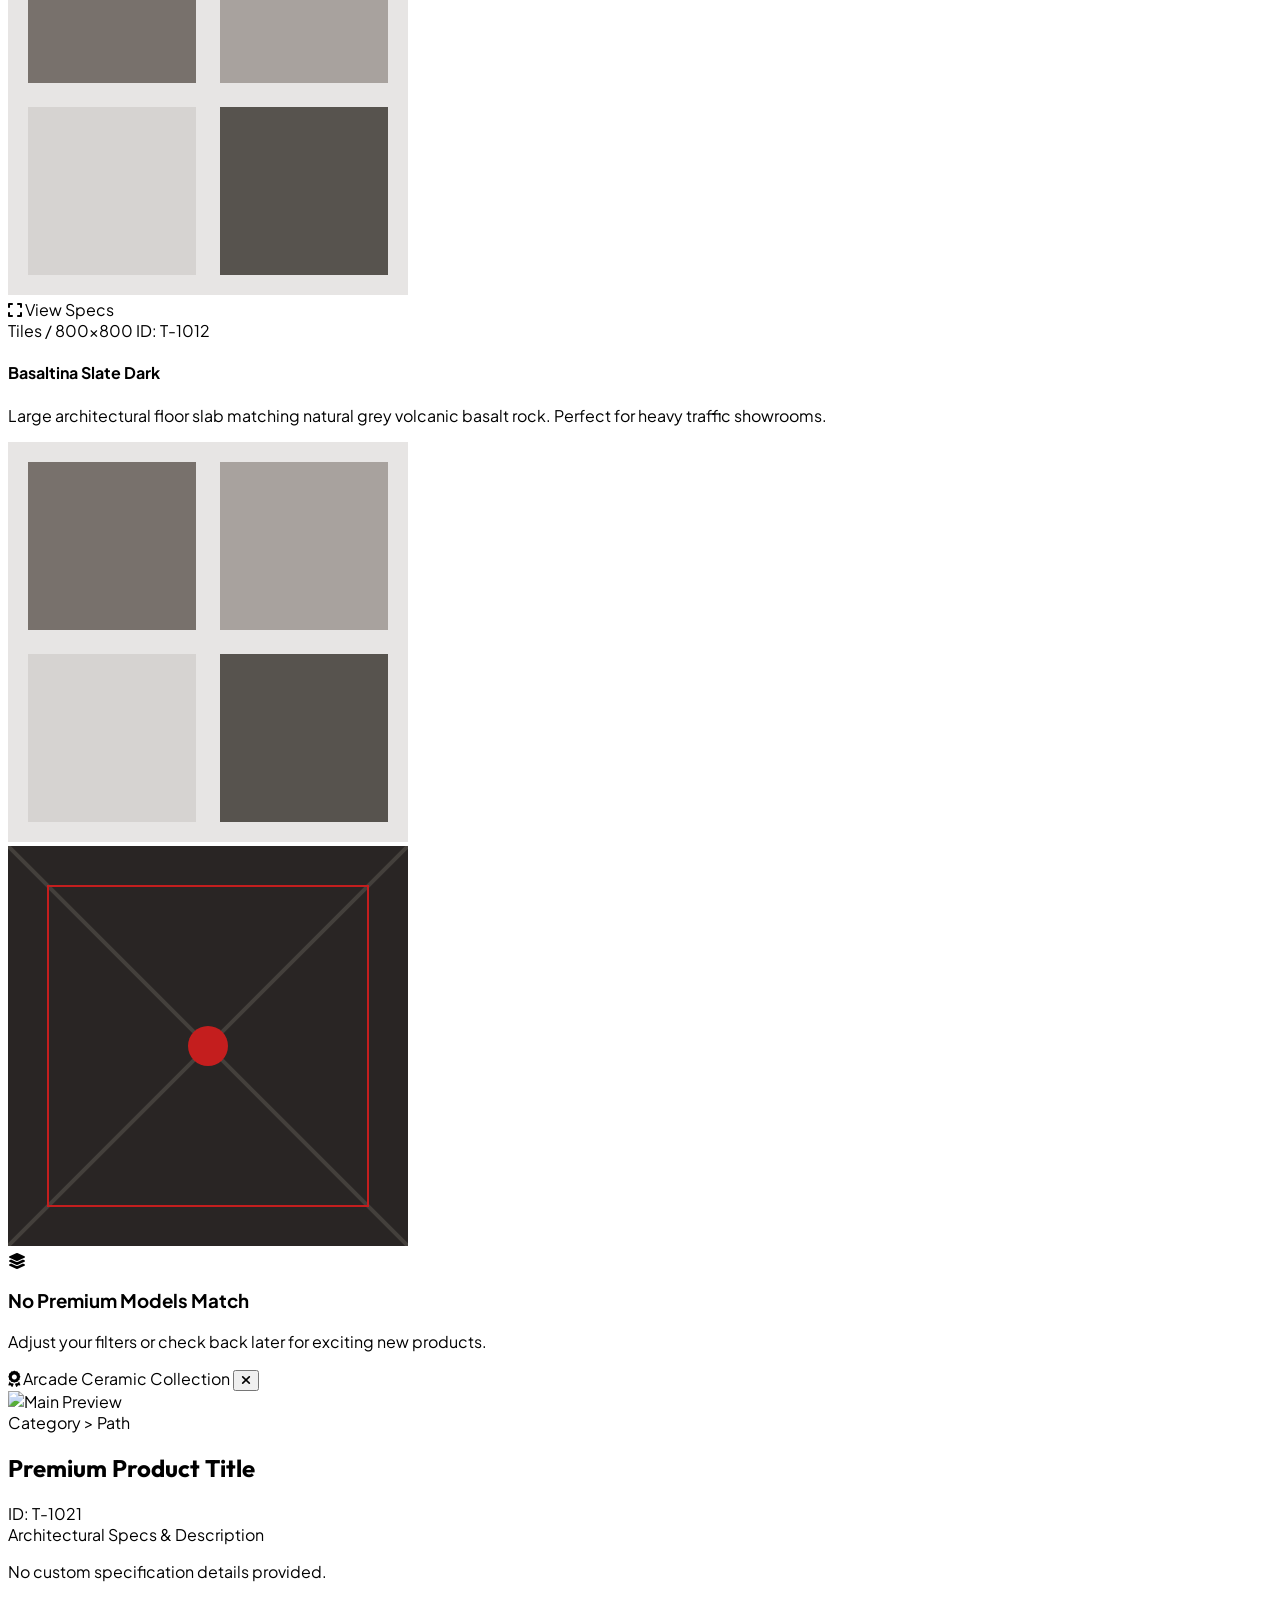
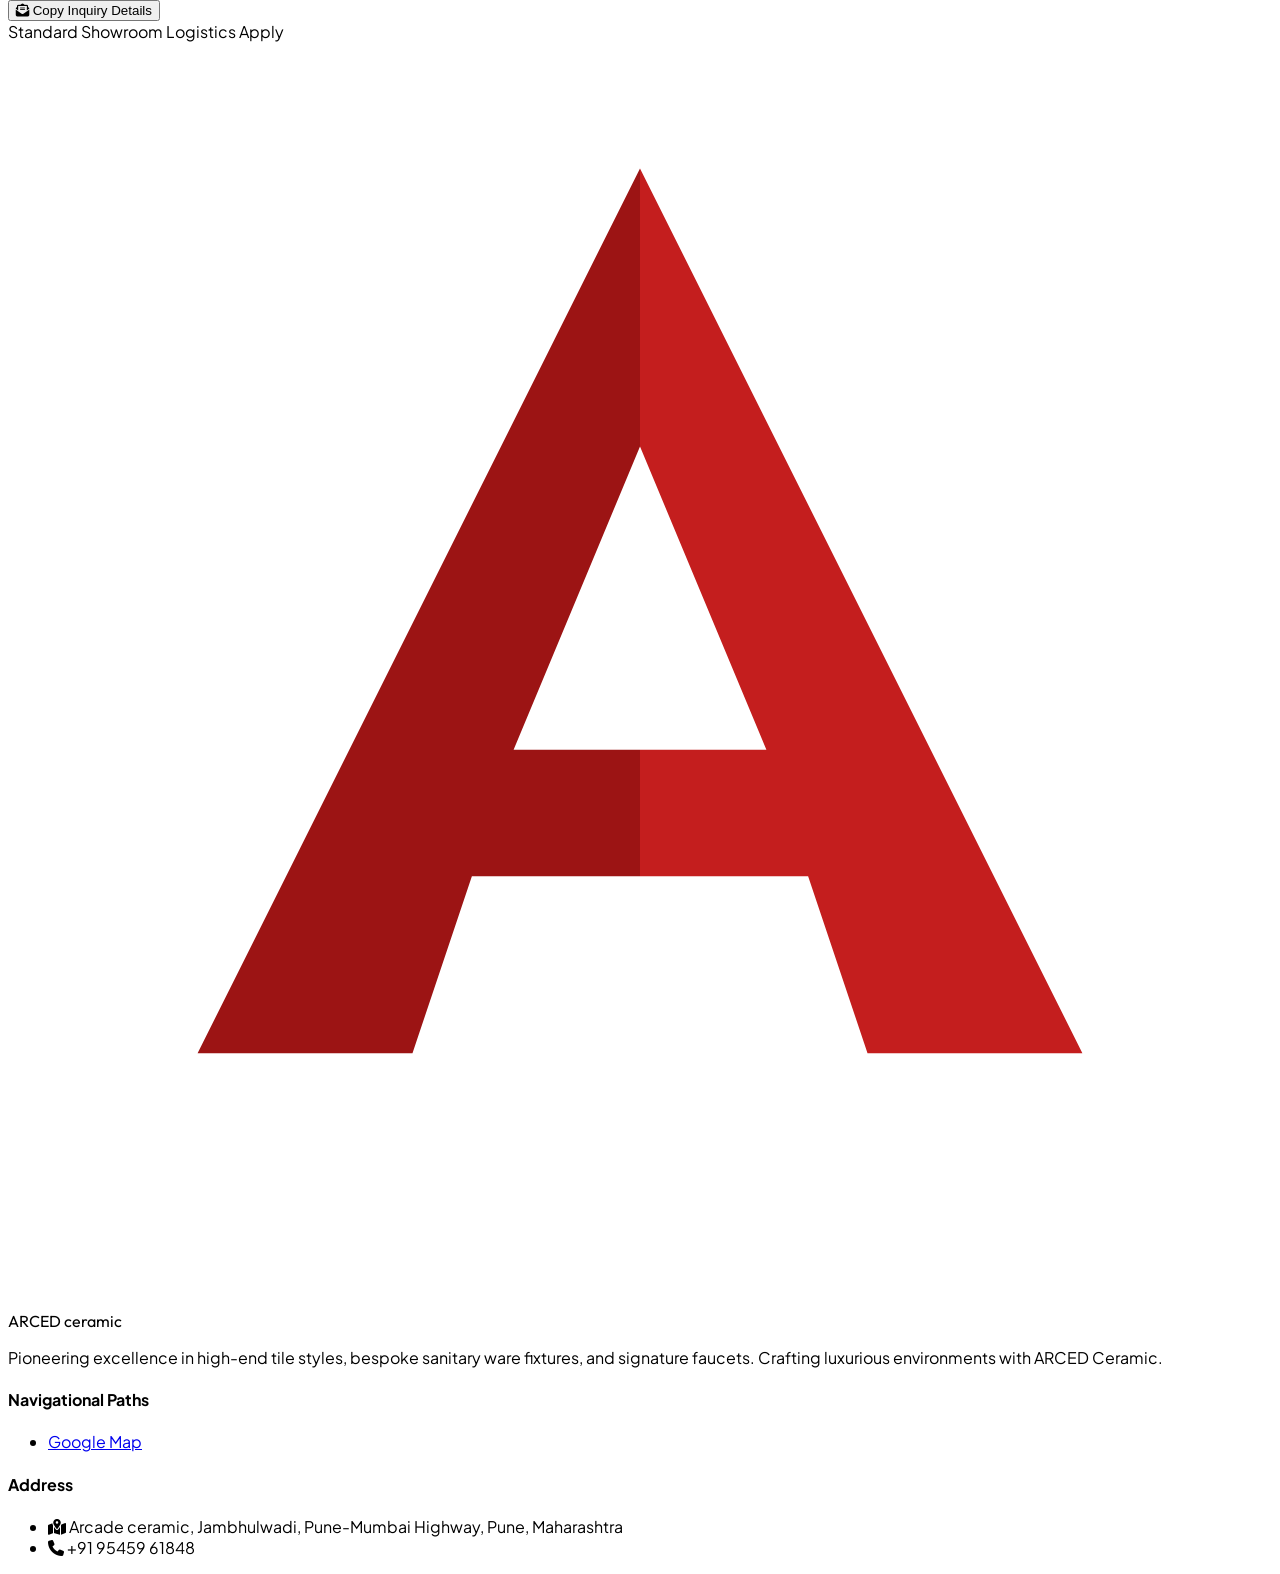
==== commit c82c06ae: "Add files via upload" ====
--- a/index.html
+++ b/index.html
@@ -219,10 +219,10 @@
               class="w-full h-full object-cover transition-all-300 duration-500">
 
             <!-- Quick status pill overlay -->
-            <div id="showroom-modal-stock-badge"
-              class="absolute top-4 left-4 px-3 py-1 rounded-full text-[10px] font-extrabold uppercase tracking-widest shadow-md">
-              <!-- Load dynamic stock details -->
-            </div>
+            <!-- <div id="showroom-modal-stock-badge" -->
+            <!-- class="absolute top-4 left-4 px-3 py-1 rounded-full text-[10px] font-extrabold uppercase tracking-widest"> -->
+            <!-- Load dynamic stock details -->
+            <!-- </div> -->
           </div>
 
           <!-- Thumbnail Slider Row -->
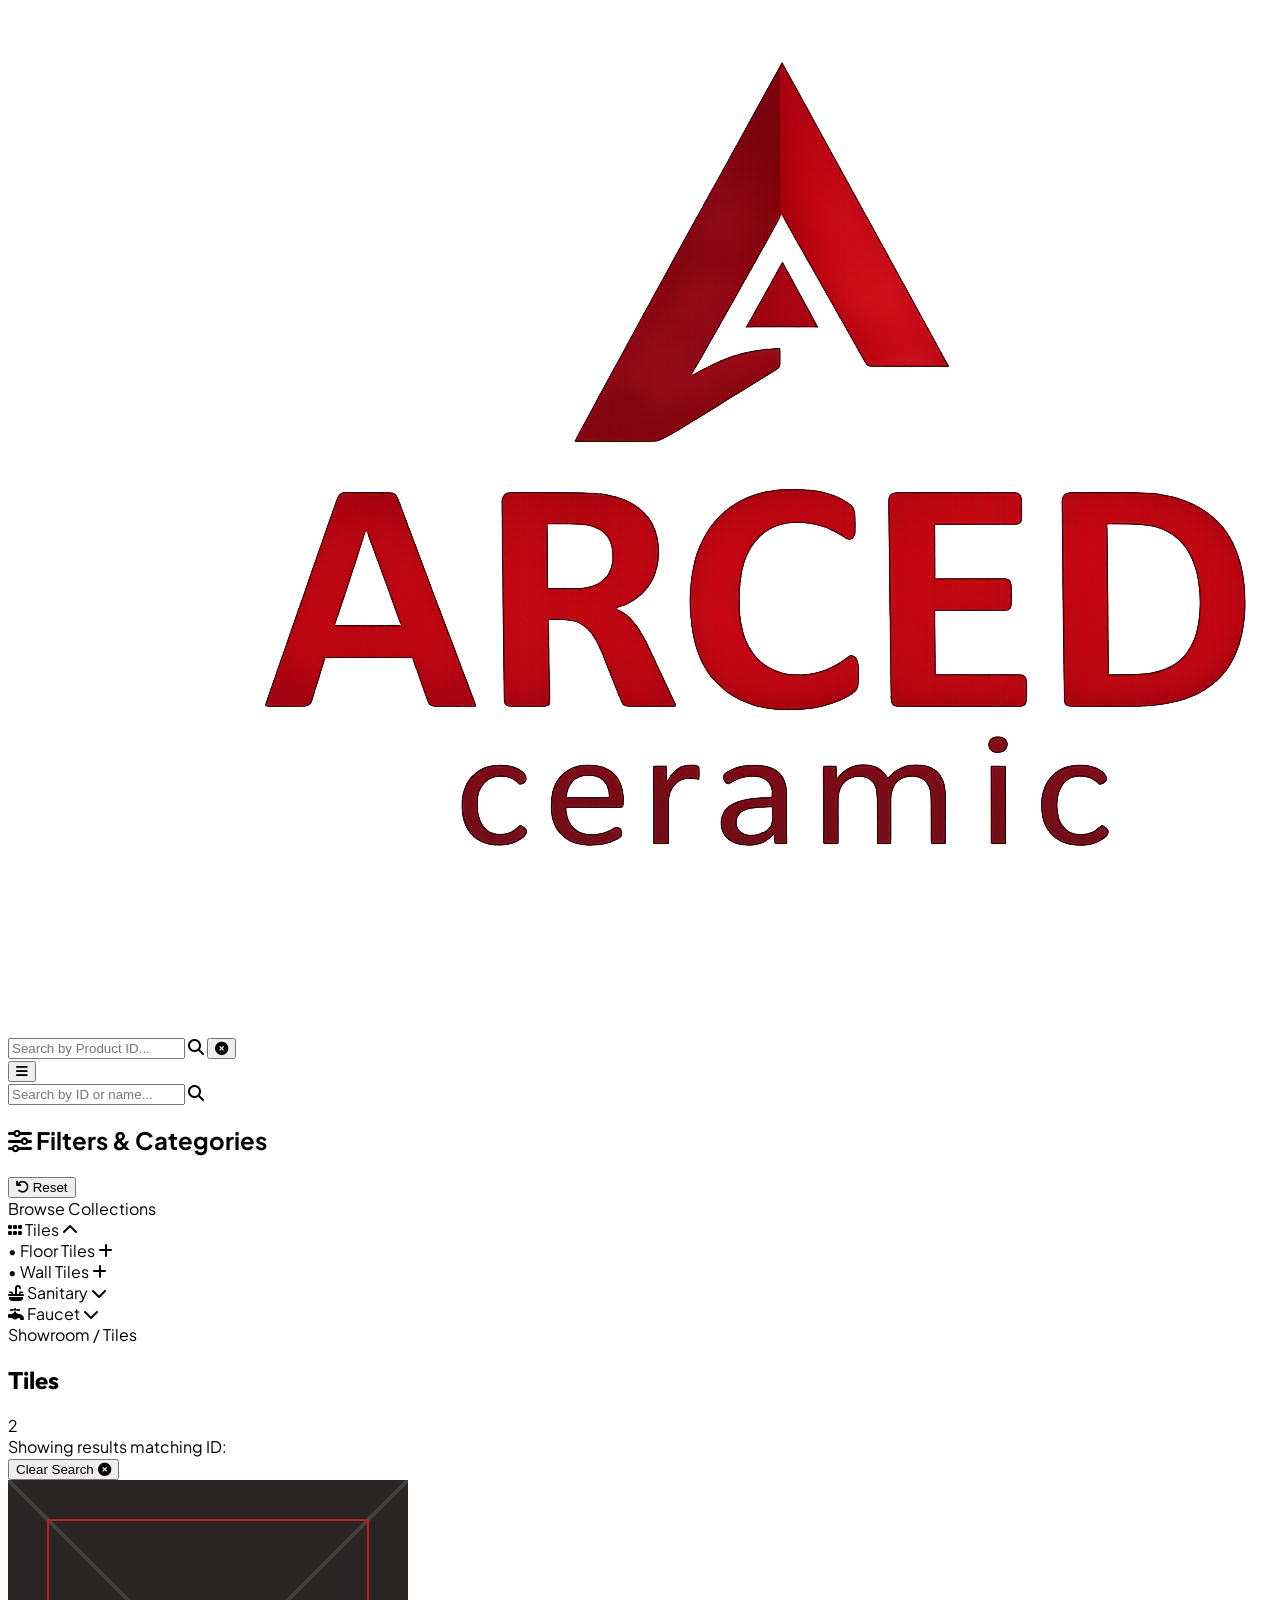
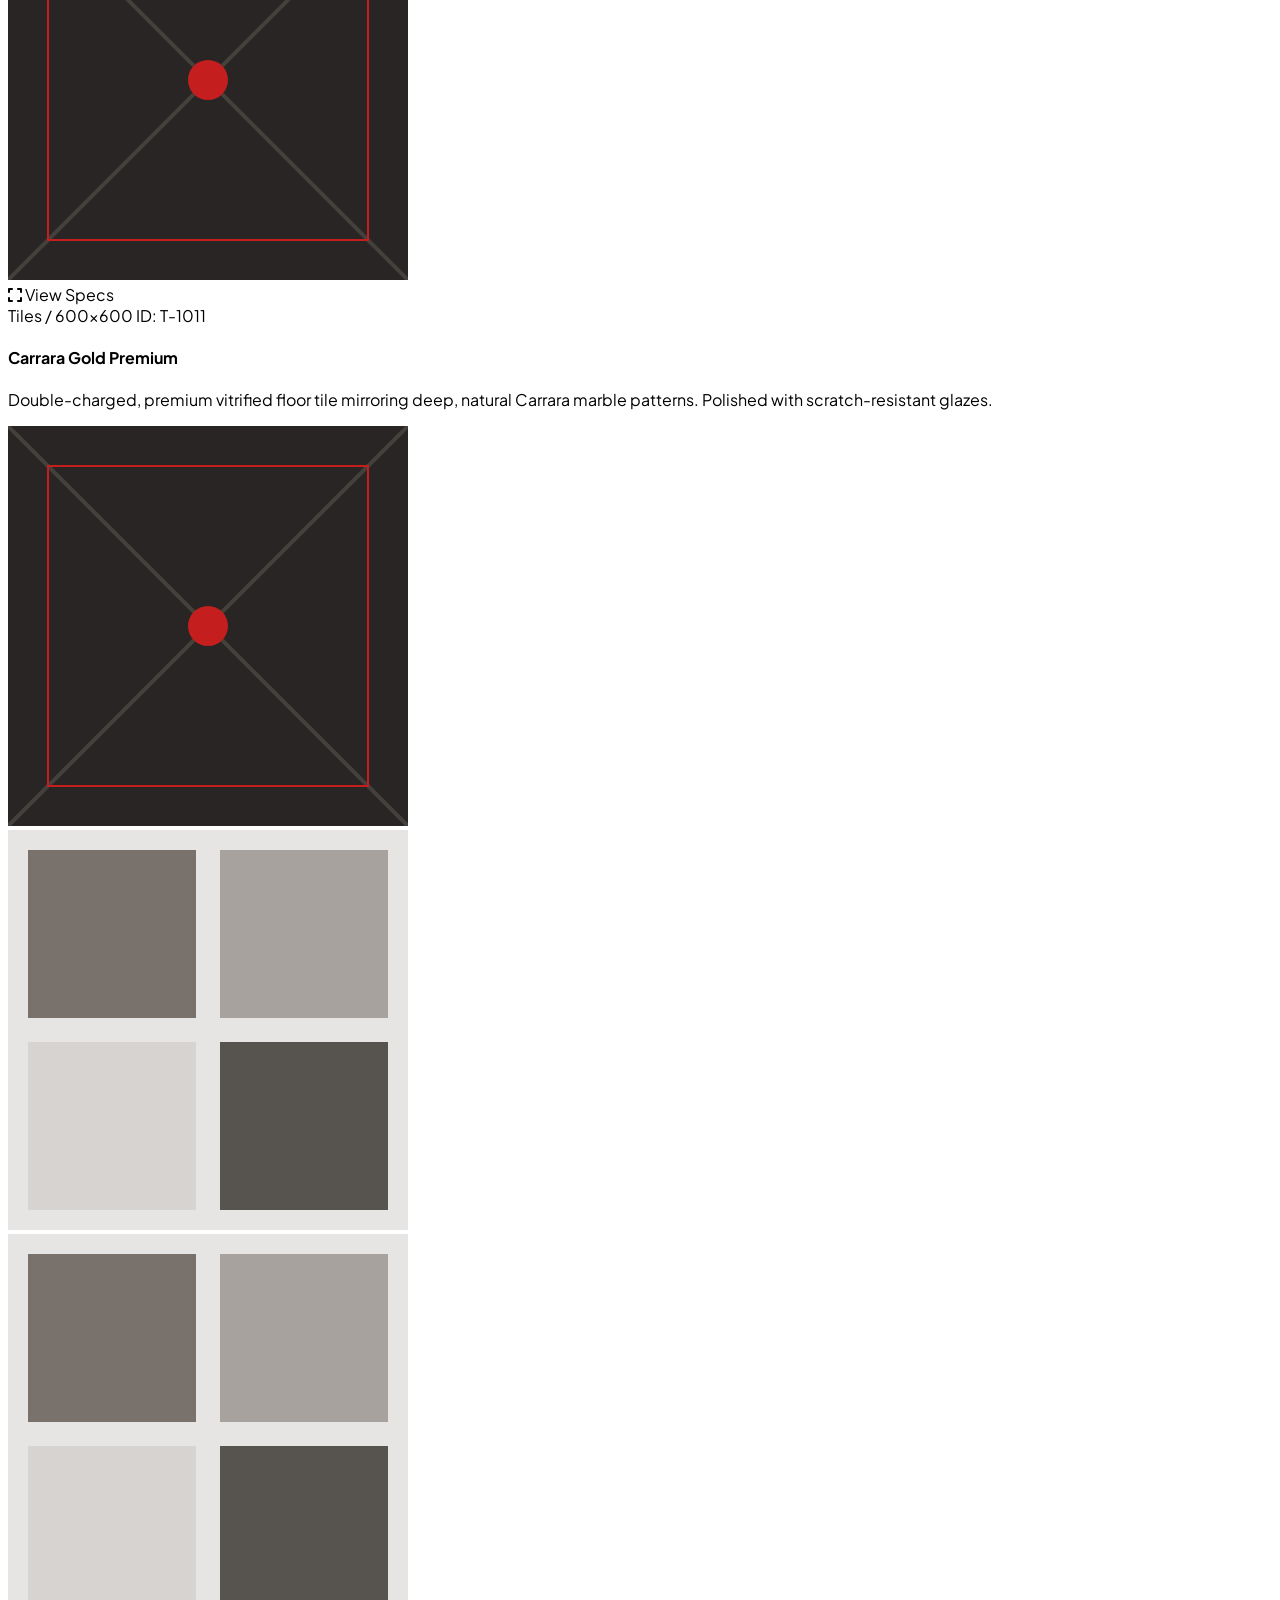
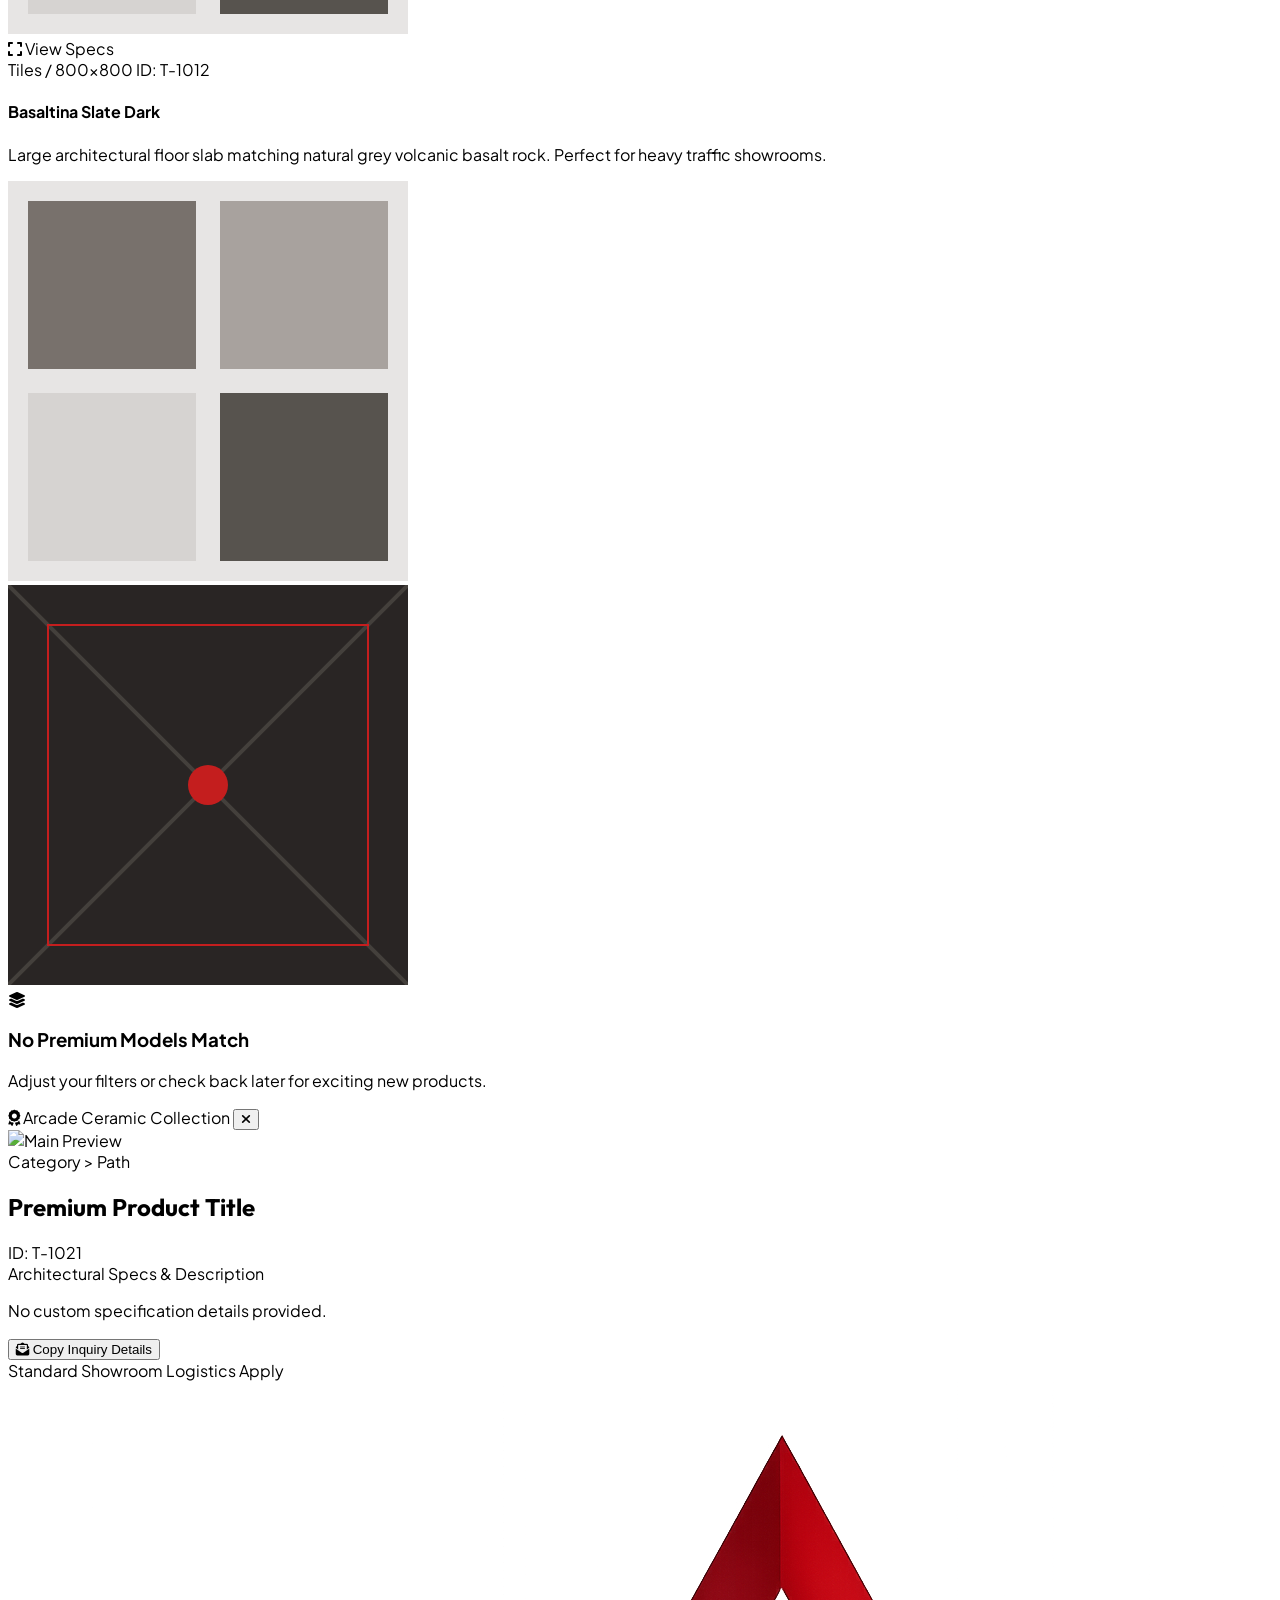
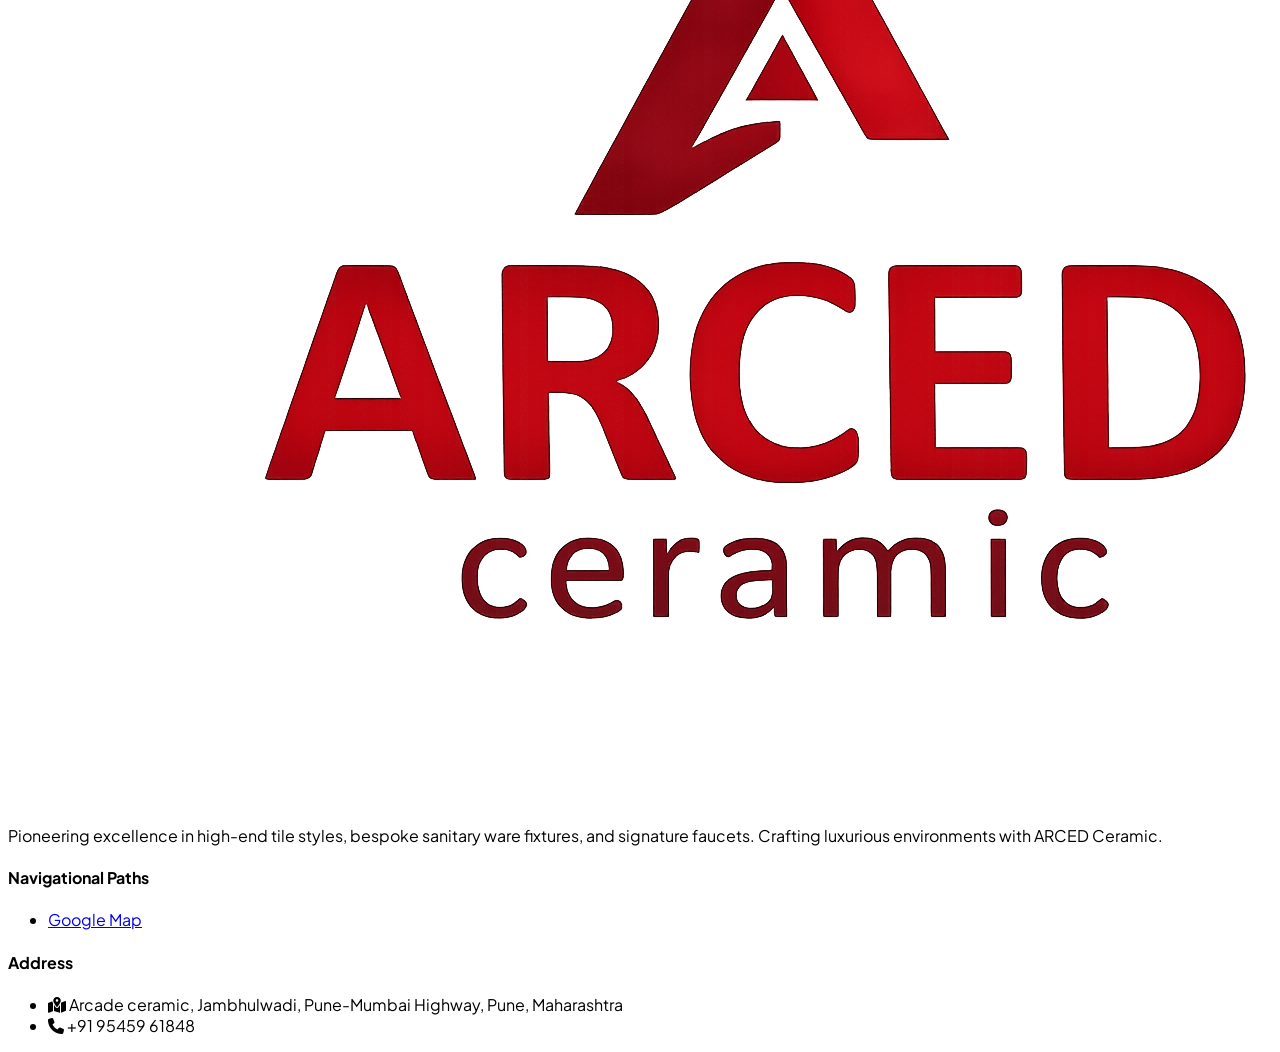
==== commit 0c92cd12: "Add files via upload" ====
--- a/index.html
+++ b/index.html
@@ -62,15 +62,7 @@
       <div class="flex items-center justify-between h-20">
         <!-- Brand Logo & Title -->
         <div class="flex items-center gap-3 cursor-pointer" onclick="resetCategoryFilters()">
-          <svg class="w-10 h-10 drop-shadow-md" viewBox="0 0 100 100" fill="none" xmlns="http://www.w3.org/2000/svg">
-            <path d="M 50 10 L 15 80 L 32 80 L 36.7 66 L 50 66 L 50 56 L 40 56 L 50 32 Z" fill="#9C1414" />
-            <path d="M 50 10 L 85 80 L 68 80 L 63.3 66 L 50 66 L 50 56 L 60 56 L 50 32 Z" fill="#C41E1E" />
-          </svg>
-          <div class="leading-none">
-            <span class="text-2xl font-black tracking-tight text-white block uppercase font-display">ARCED</span>
-            <span
-              class="text-[9px] tracking-[0.3em] text-luxury-300 font-medium block uppercase mt-0.5 font-display">ceramic</span>
-          </div>
+          <img src="logo.png" alt="ARCED Ceramic Logo" class="h-12 drop-shadow-md object-contain brightness-150">
         </div>
 
         <!-- Header Actions -->
@@ -281,15 +273,7 @@
 
         <div class="md:col-span-2 space-y-4">
           <div class="flex items-center gap-3">
-            <svg class="w-8 h-8 drop-shadow-md" viewBox="0 0 100 100" fill="none" xmlns="http://www.w3.org/2000/svg">
-              <path d="M 50 10 L 15 80 L 32 80 L 36.7 66 L 50 66 L 50 56 L 40 56 L 50 32 Z" fill="#9C1414" />
-              <path d="M 50 10 L 85 80 L 68 80 L 63.3 66 L 50 66 L 50 56 L 60 56 L 50 32 Z" fill="#C41E1E" />
-            </svg>
-            <div class="leading-none">
-              <span class="text-xl font-black tracking-tight text-white block uppercase font-display">ARCED</span>
-              <span
-                class="text-[8px] tracking-[0.3em] text-luxury-300 font-medium block uppercase mt-0.5 font-display">ceramic</span>
-            </div>
+            <img src="logo.png" alt="ARCED Ceramic Logo" class="h-10 drop-shadow-md object-contain brightness-150">
           </div>
           <p class="text-xs text-luxury-400 max-w-sm leading-relaxed">
             Pioneering excellence in high-end tile styles, bespoke sanitary ware fixtures, and signature faucets.
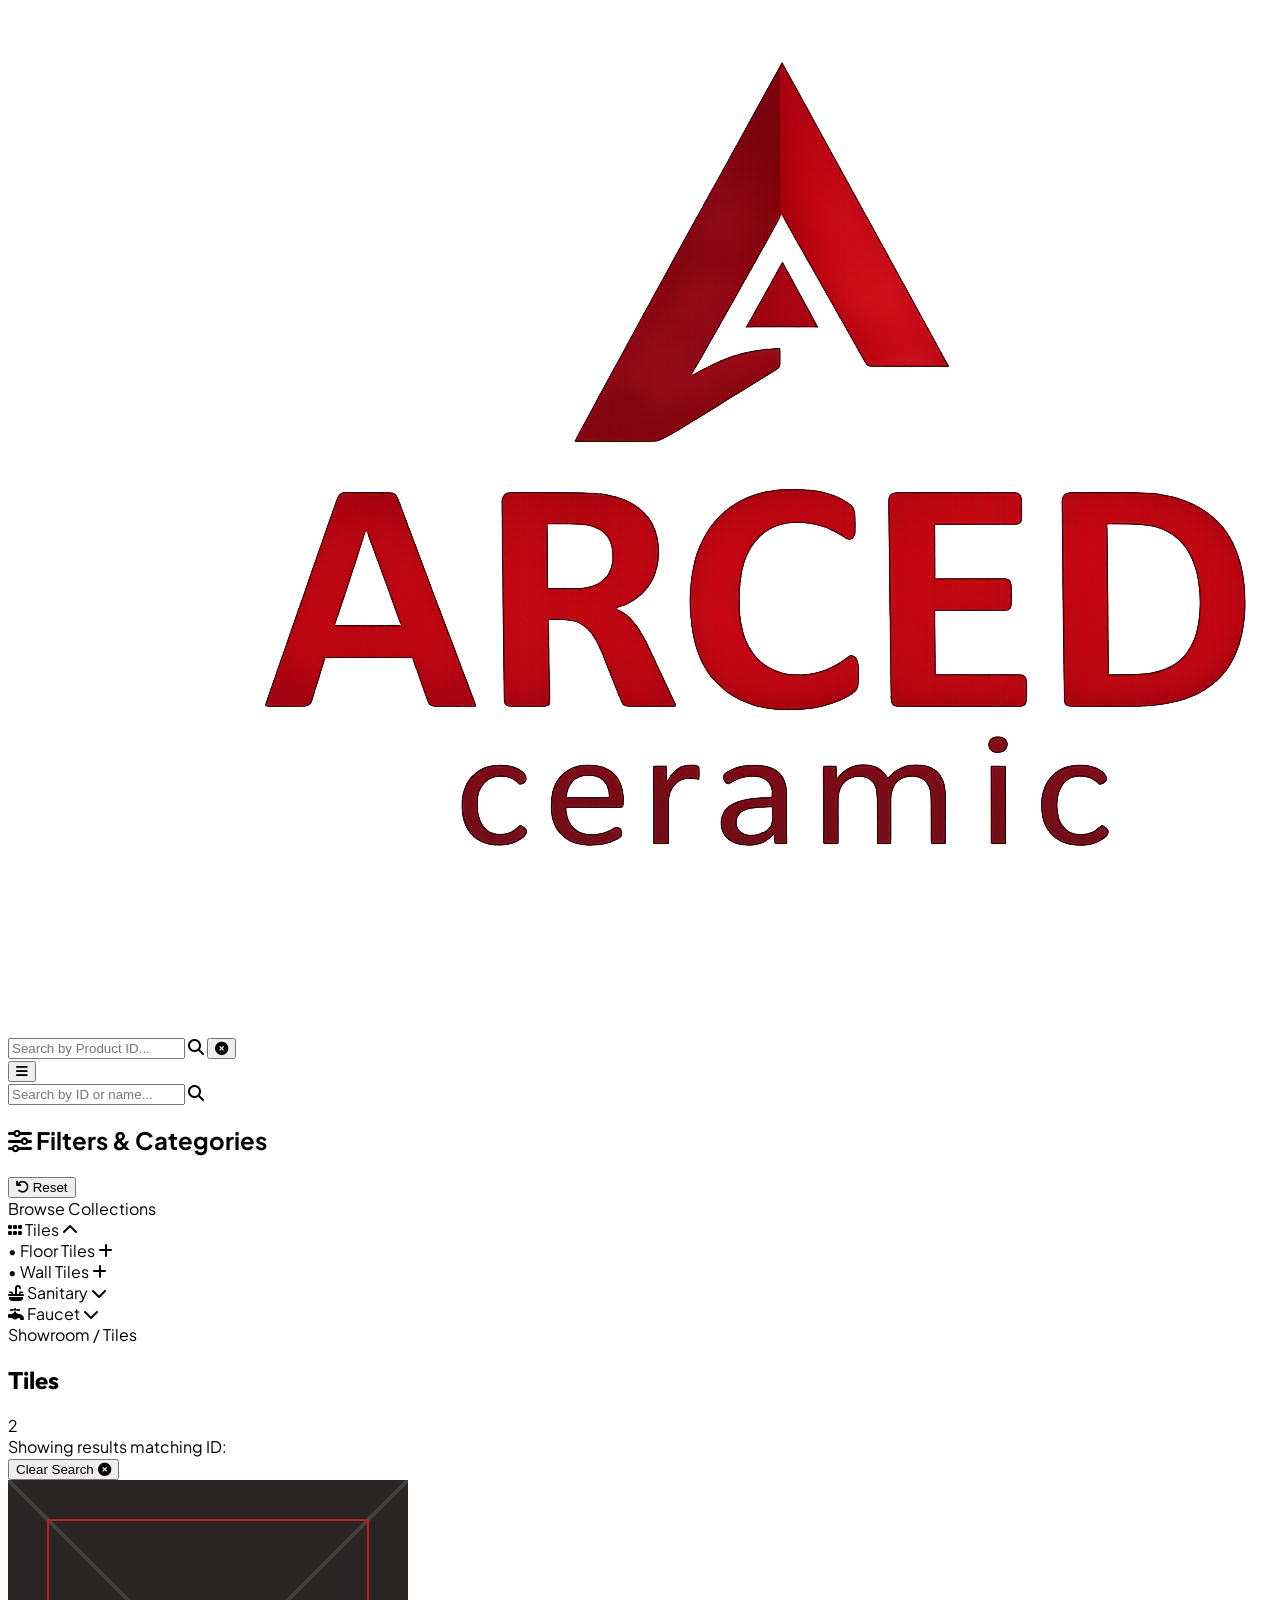
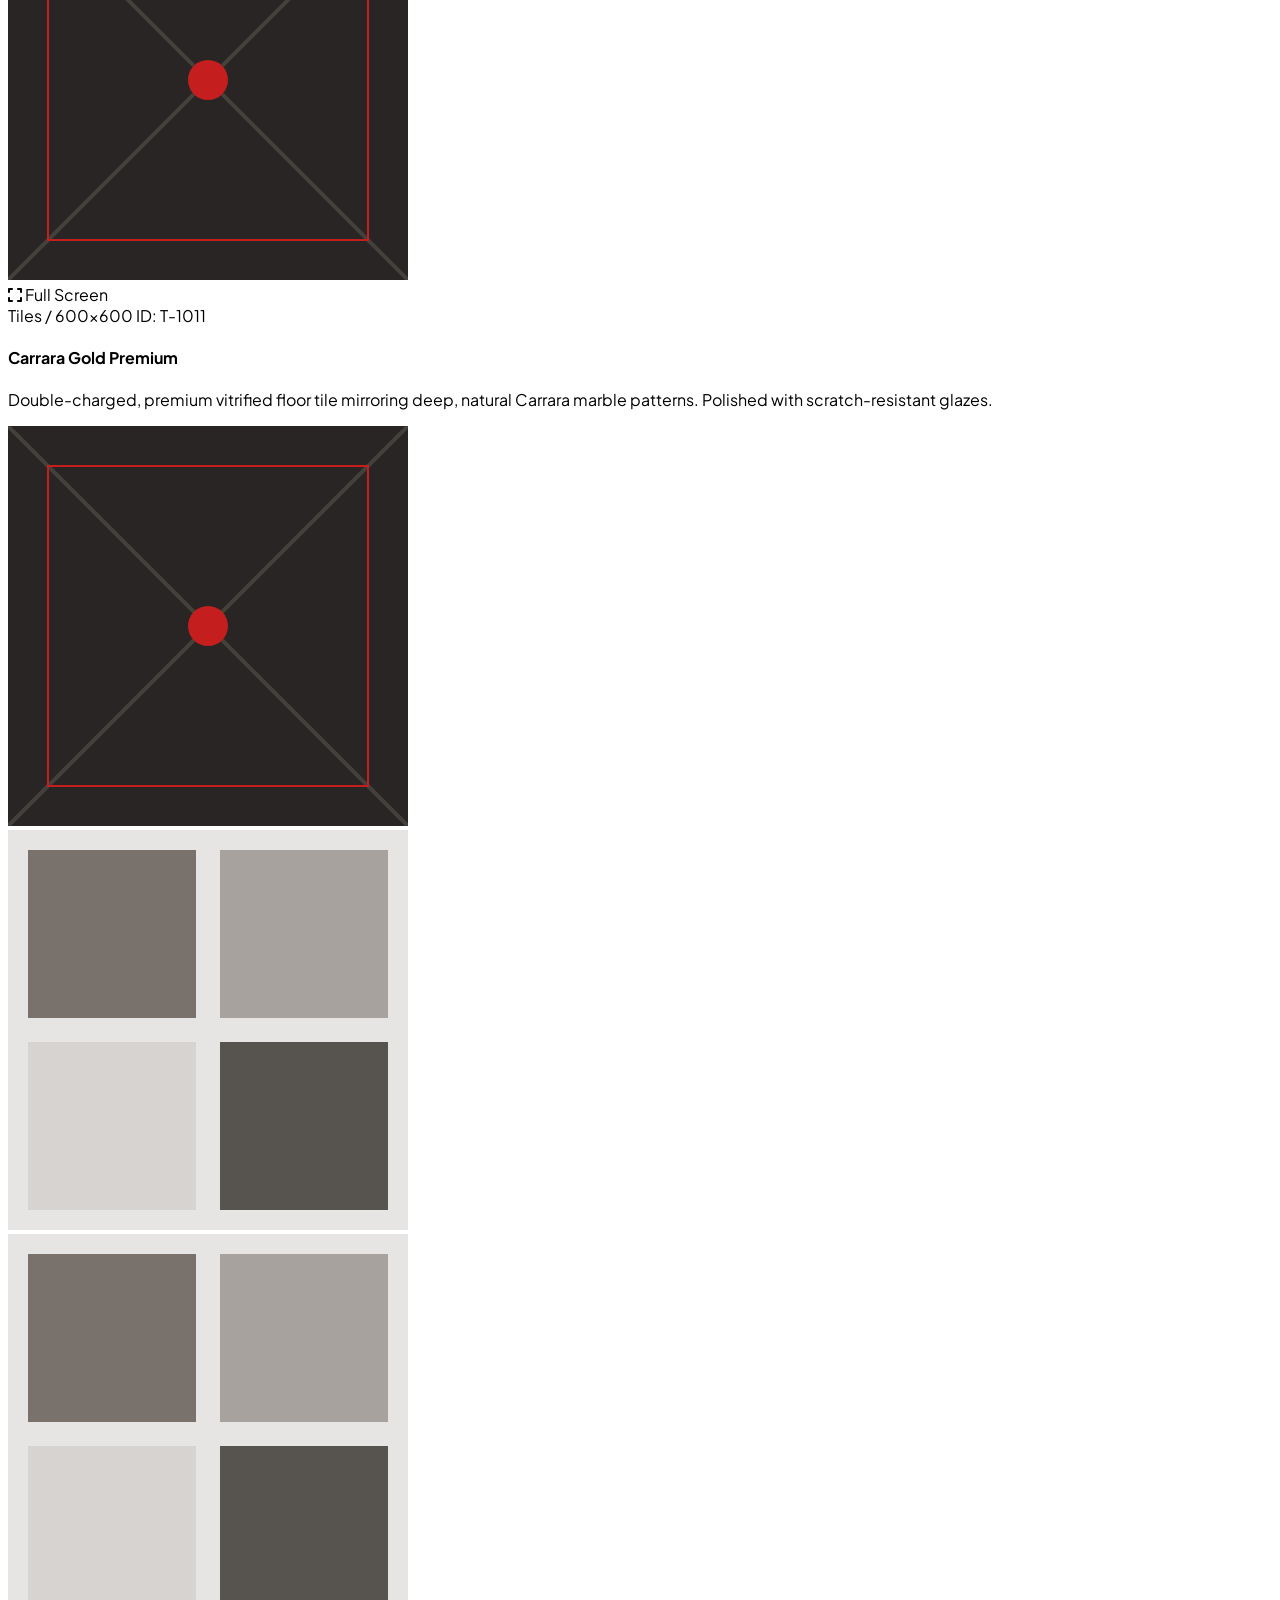
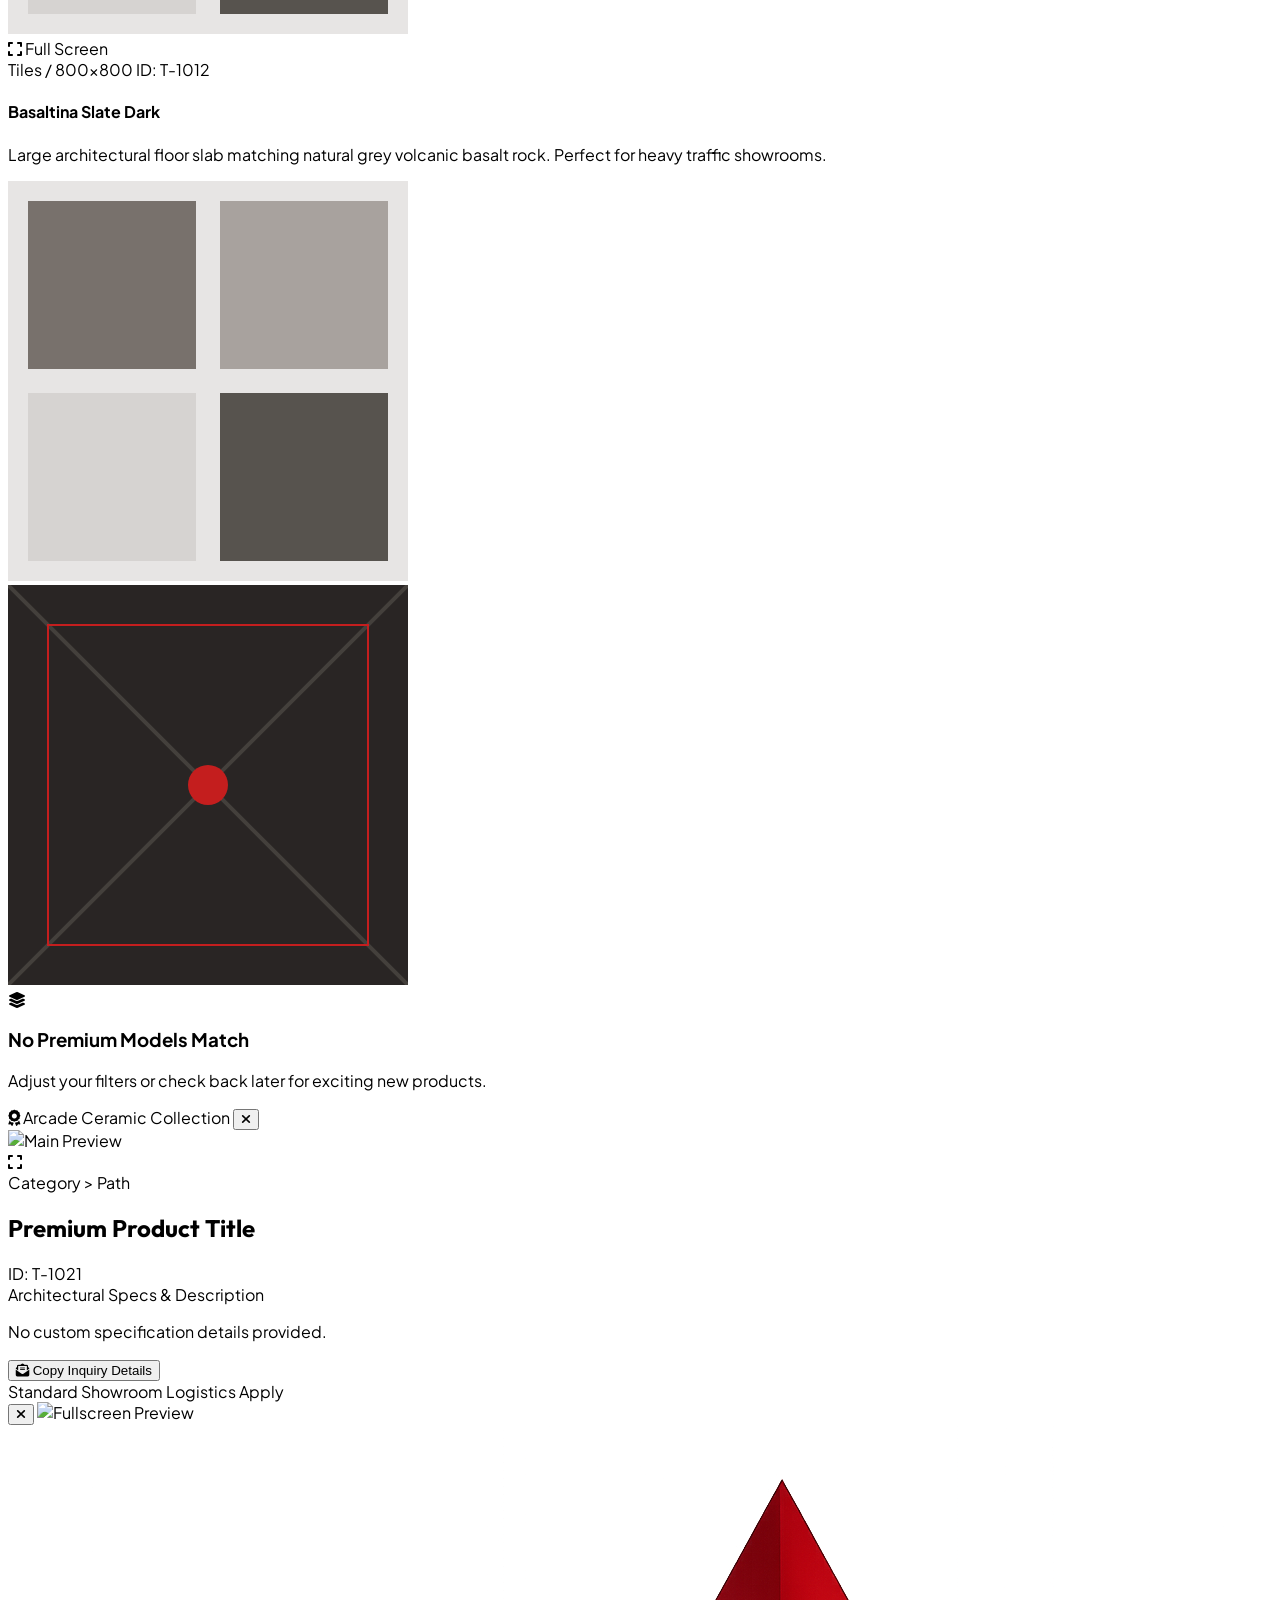
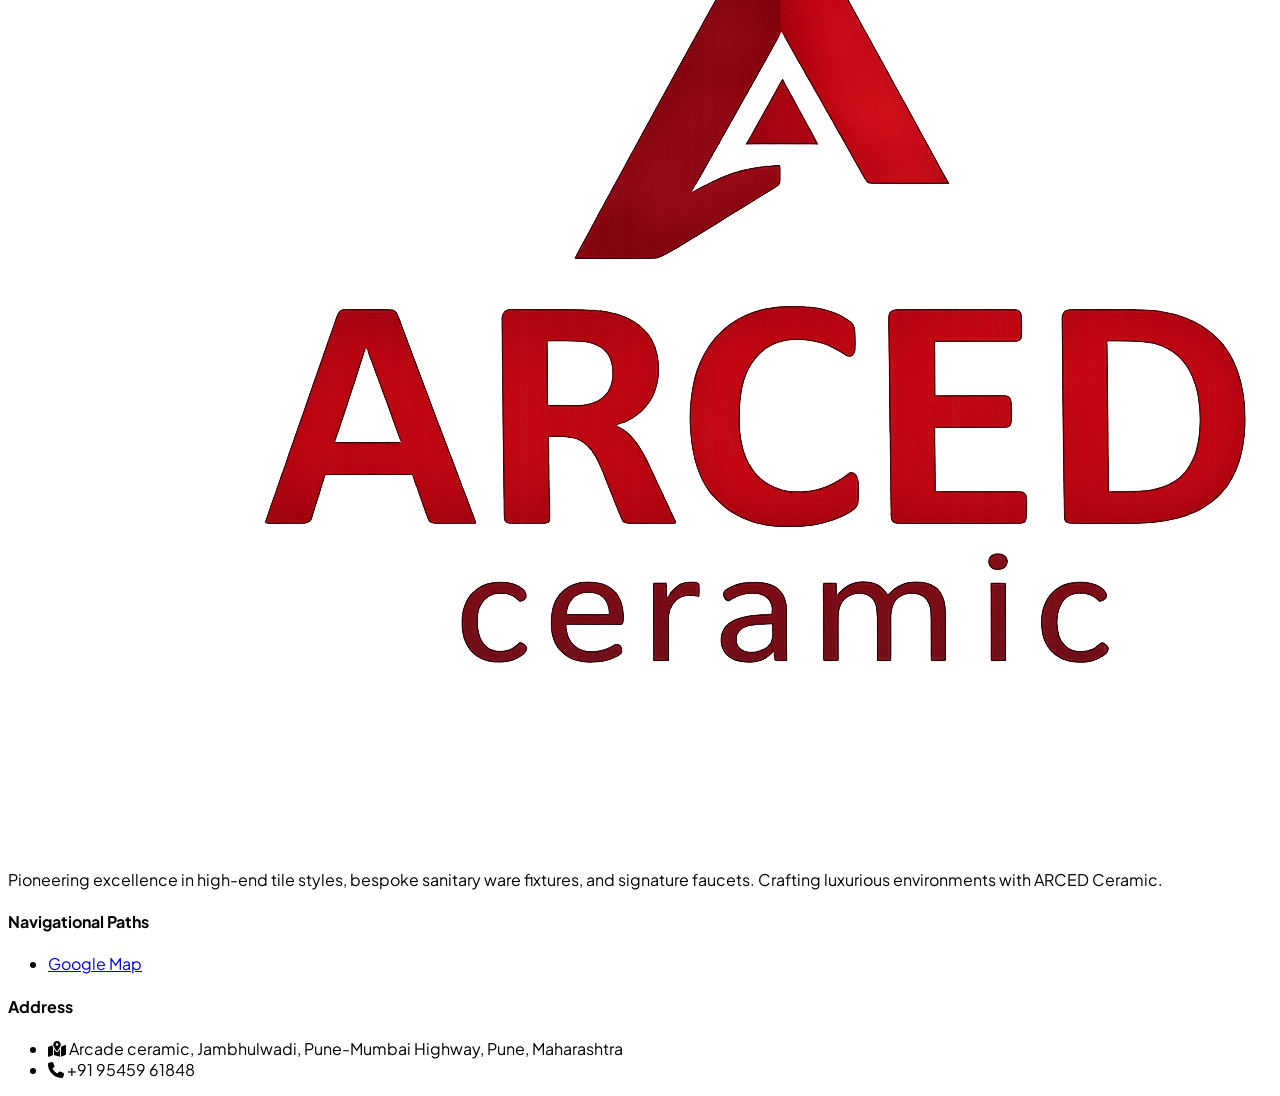
==== commit a1908e02: "Add files via upload" ====
--- a/index.html
+++ b/index.html
@@ -206,9 +206,13 @@
         <!-- Left column: Massive Image Slider and Thumbnails -->
         <div class="space-y-4">
           <div
-            class="relative bg-luxury-100 rounded-2xl overflow-hidden aspect-square border border-luxury-200 shadow-inner flex items-center justify-center">
+            class="relative bg-luxury-100 rounded-2xl overflow-hidden aspect-square border border-luxury-200 shadow-inner flex items-center justify-center cursor-pointer group" onclick="openFullScreenImage()">
             <img id="showroom-modal-main-img" src="" alt="Main Preview"
-              class="w-full h-full object-cover transition-all-300 duration-500">
+              class="w-full h-full object-cover transition-all-300 duration-500 group-hover:scale-105">
+            
+            <div class="absolute inset-0 bg-black/20 opacity-0 group-hover:opacity-100 transition-all-300 flex items-center justify-center pointer-events-none">
+              <i class="fa-solid fa-expand text-white text-3xl drop-shadow-md"></i>
+            </div>
 
             <!-- Quick status pill overlay -->
             <!-- <div id="showroom-modal-stock-badge" -->
@@ -266,6 +270,16 @@
     </div>
   </div>
 
+  <!-- FULLSCREEN IMAGE VIEWER -->
+  <div id="fullscreen-image-viewer"
+    class="hidden fixed inset-0 z-[100] bg-black/95 backdrop-blur-md flex items-center justify-center p-4 transition-opacity duration-300 opacity-0">
+    <button onclick="closeFullScreenImage()"
+      class="absolute top-4 right-4 md:top-6 md:right-6 text-white/70 hover:text-white transition-all-300 p-2 z-[110] bg-black/30 rounded-full hover:bg-black/50">
+      <i class="fa-solid fa-xmark text-2xl md:text-3xl"></i>
+    </button>
+    <img id="fullscreen-image" src="" alt="Fullscreen Preview" class="max-w-full max-h-full object-contain cursor-zoom-out shadow-2xl scale-95 transition-transform duration-300" onclick="closeFullScreenImage()">
+  </div>
+
   <!-- FOOTER -->
   <footer class="bg-luxury-900 border-t border-luxury-800 py-12 mt-auto text-white">
     <div class="max-w-7xl mx-auto px-4 sm:px-6 lg:px-8">
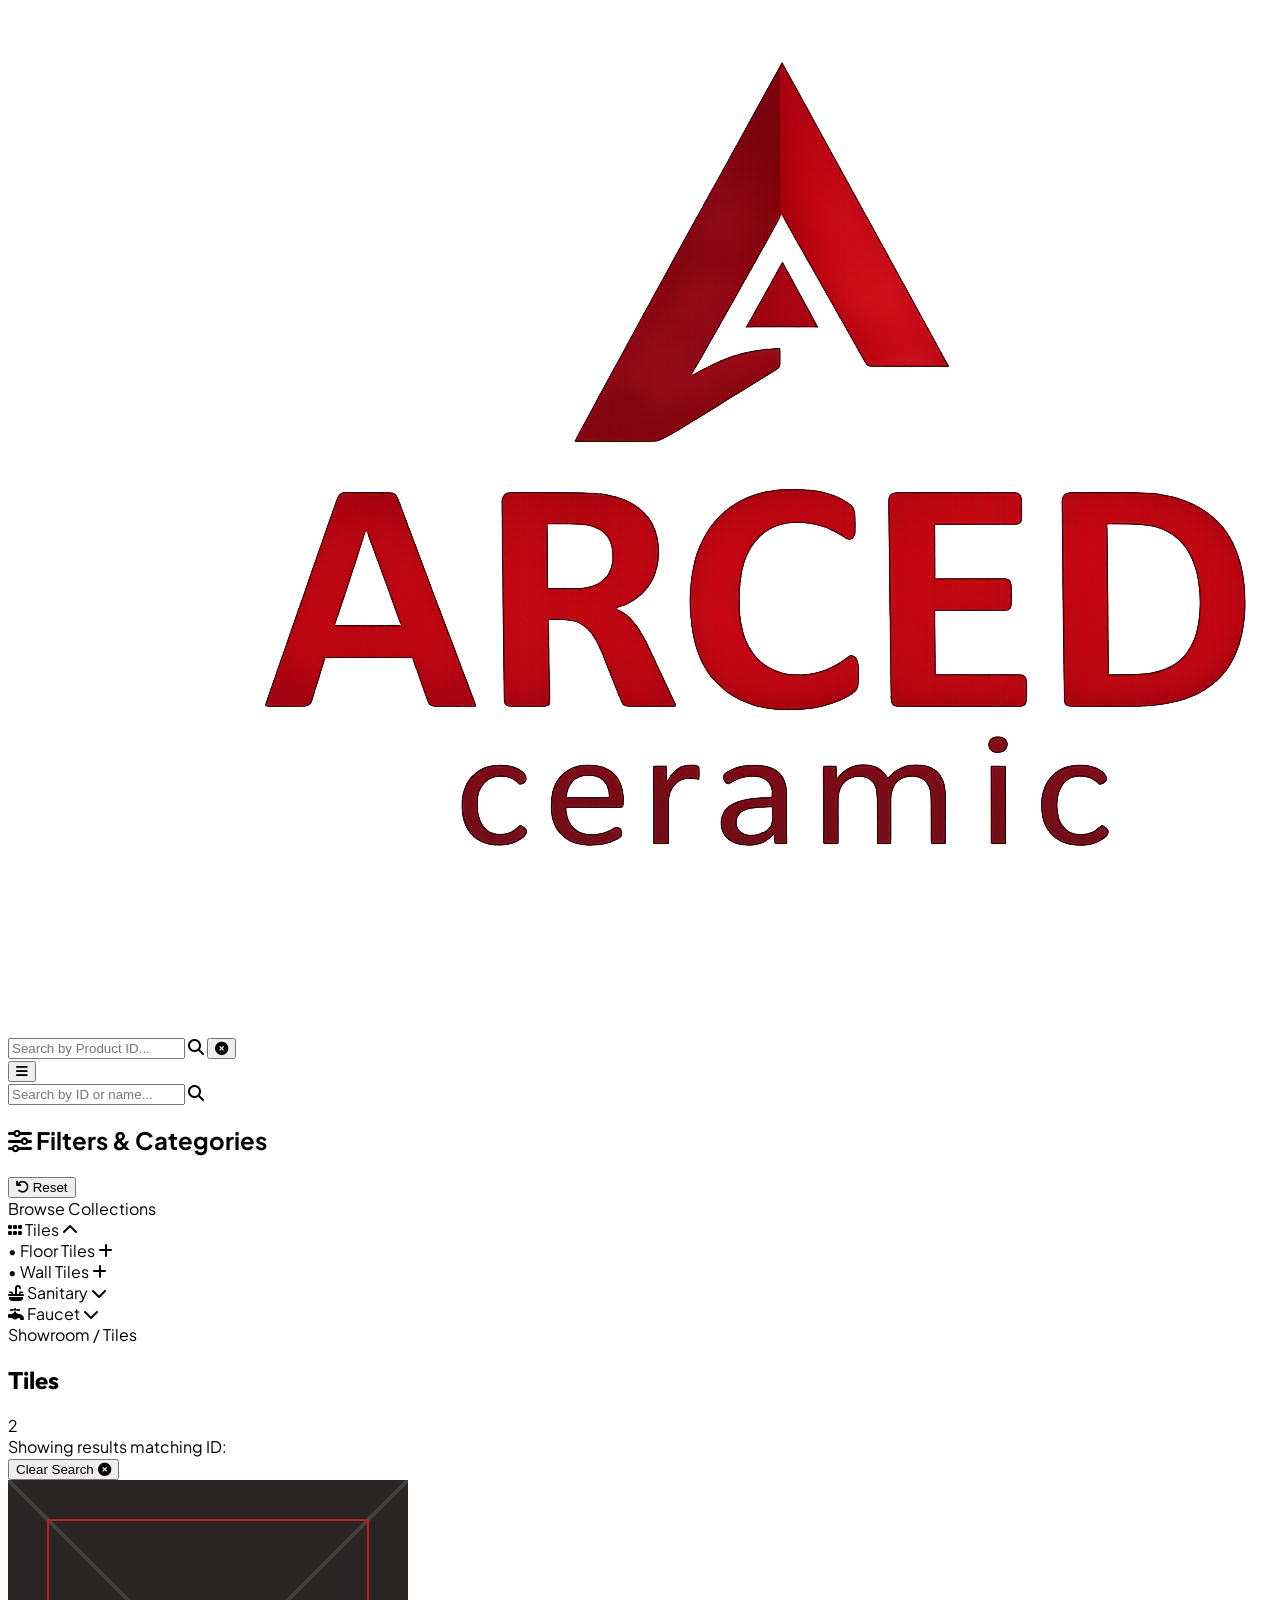
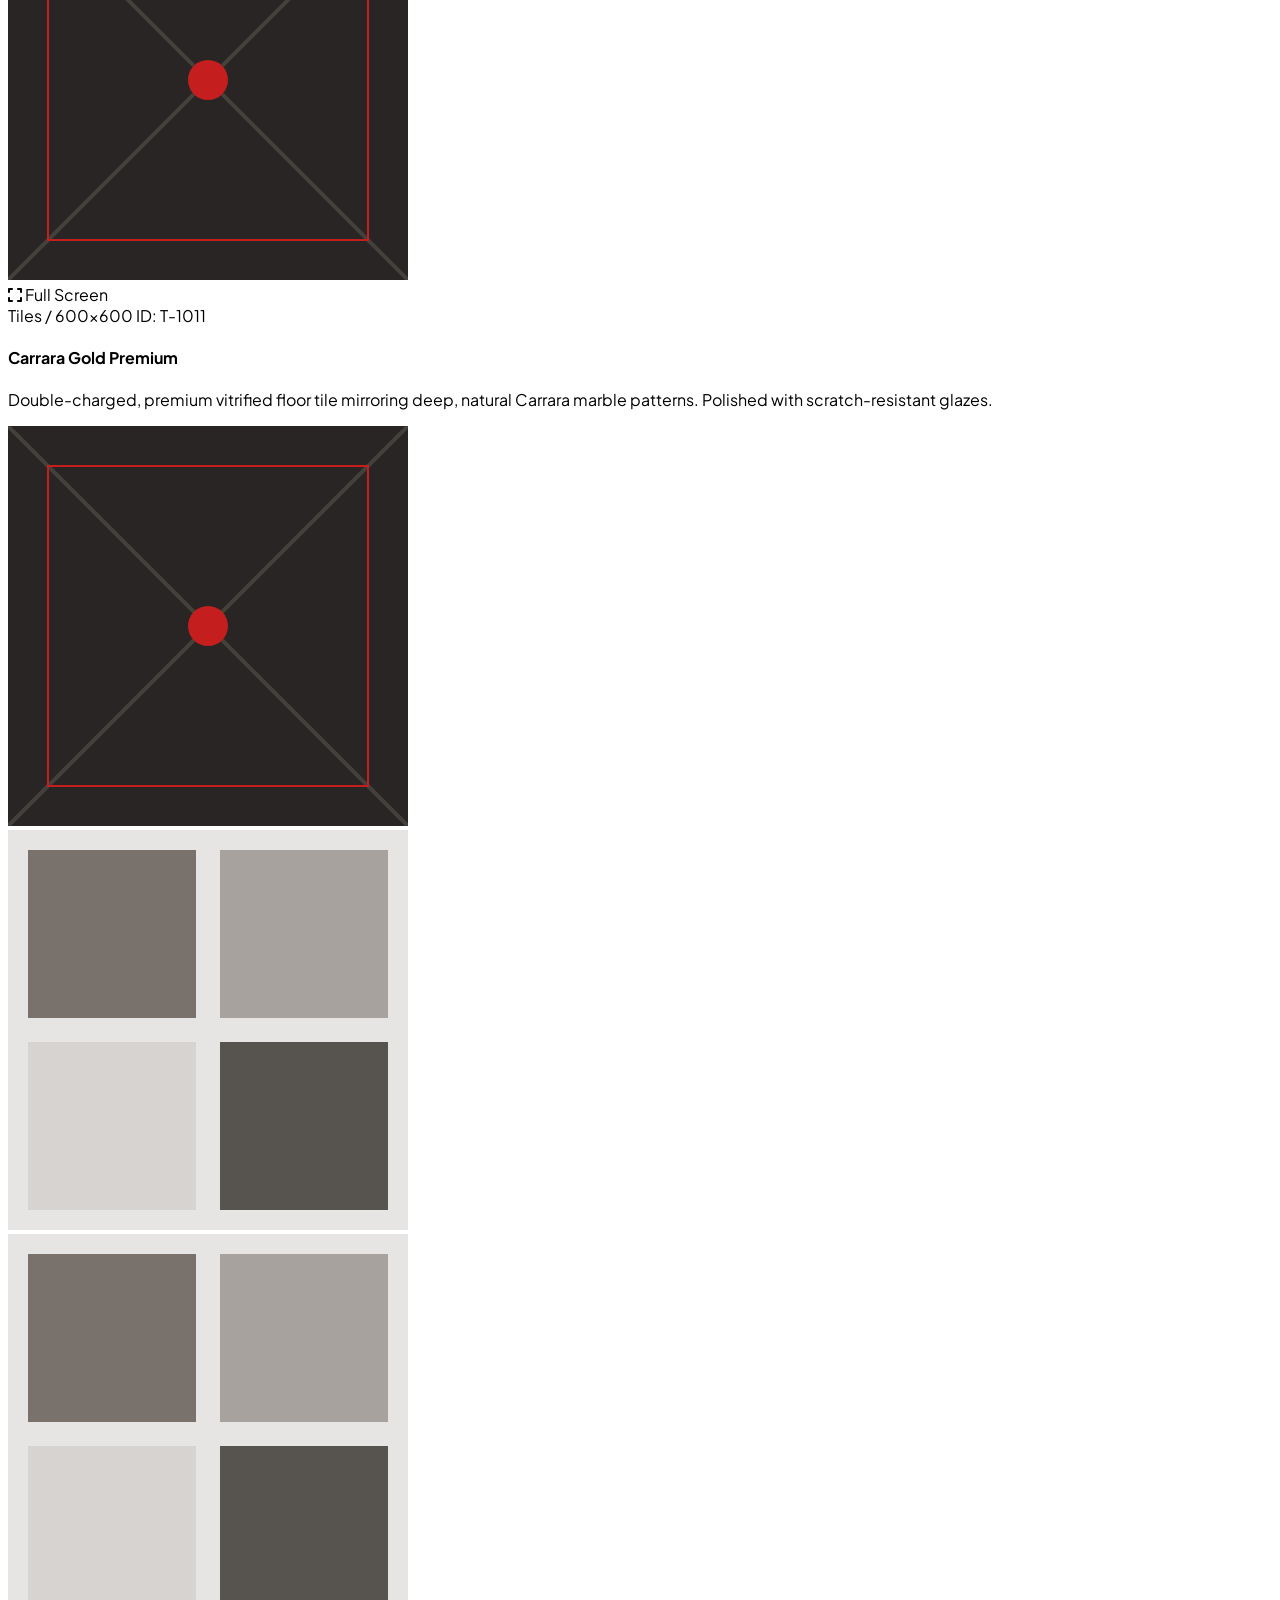
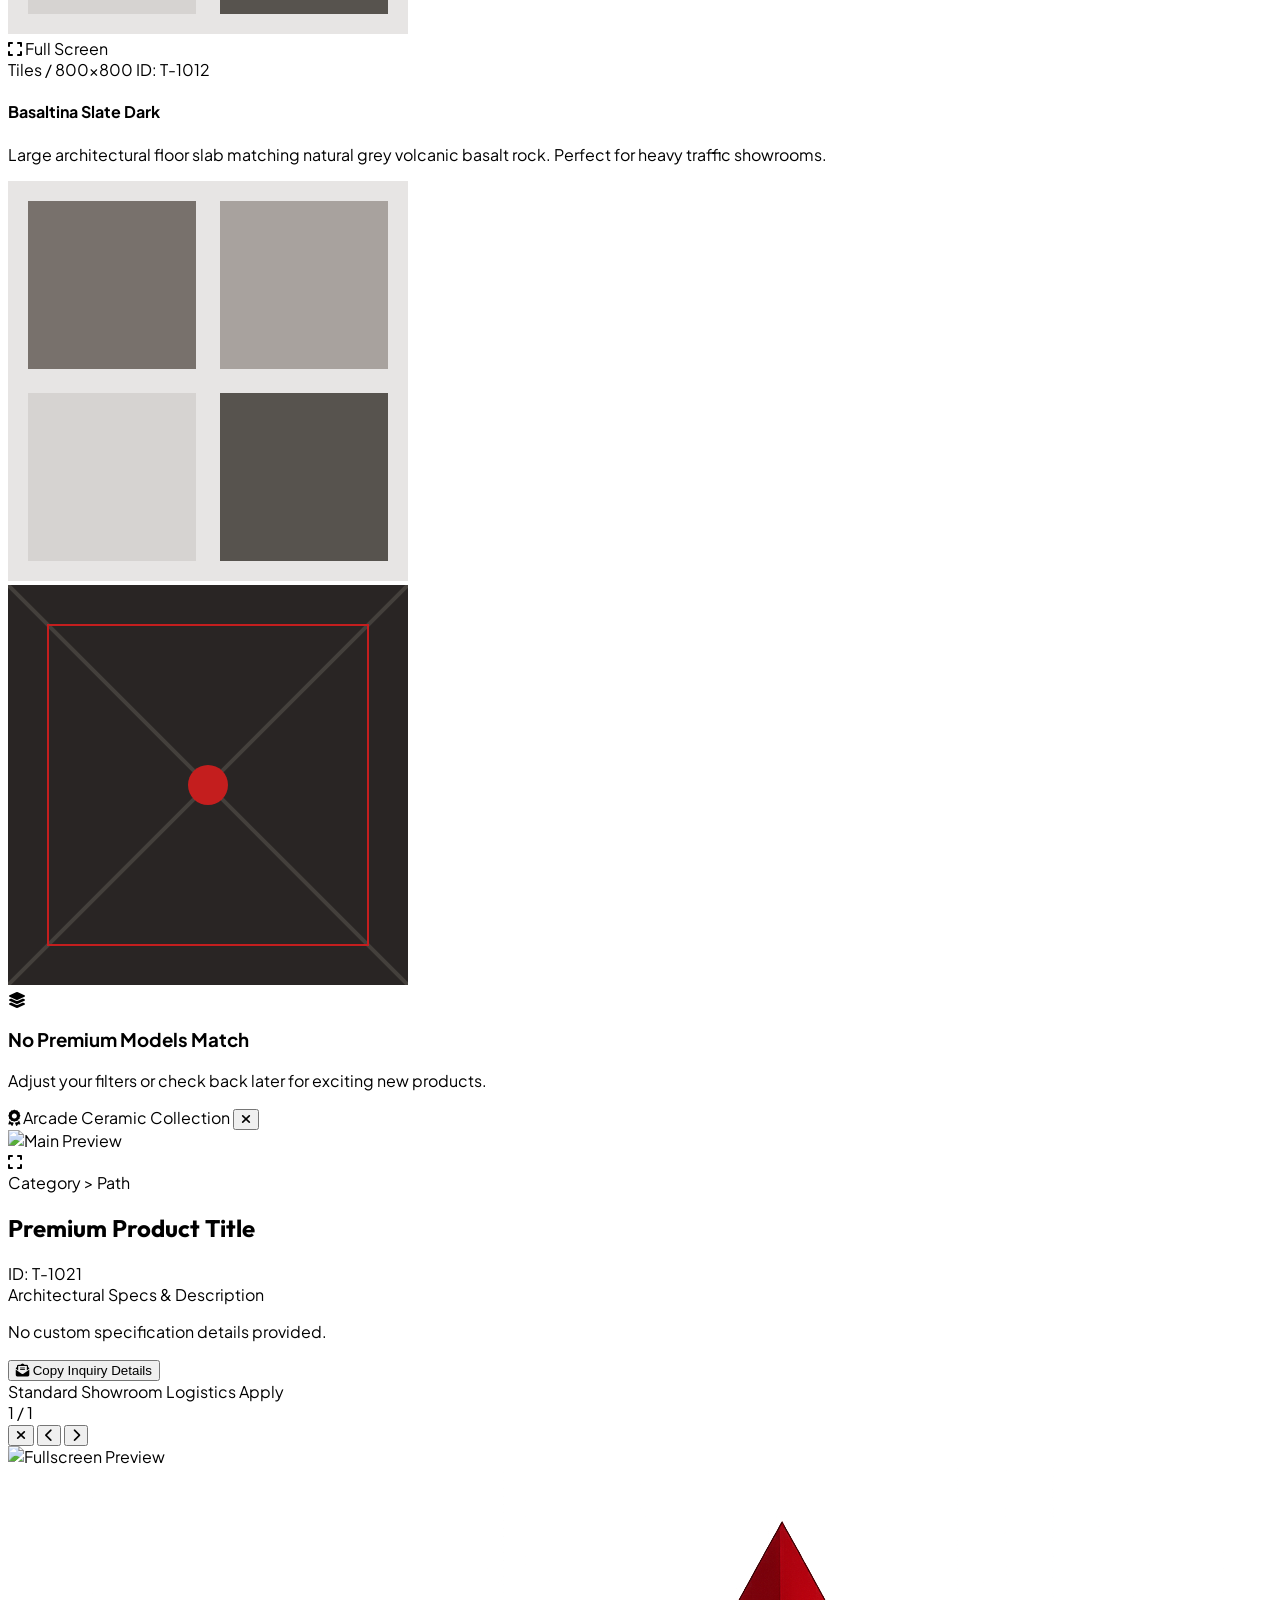
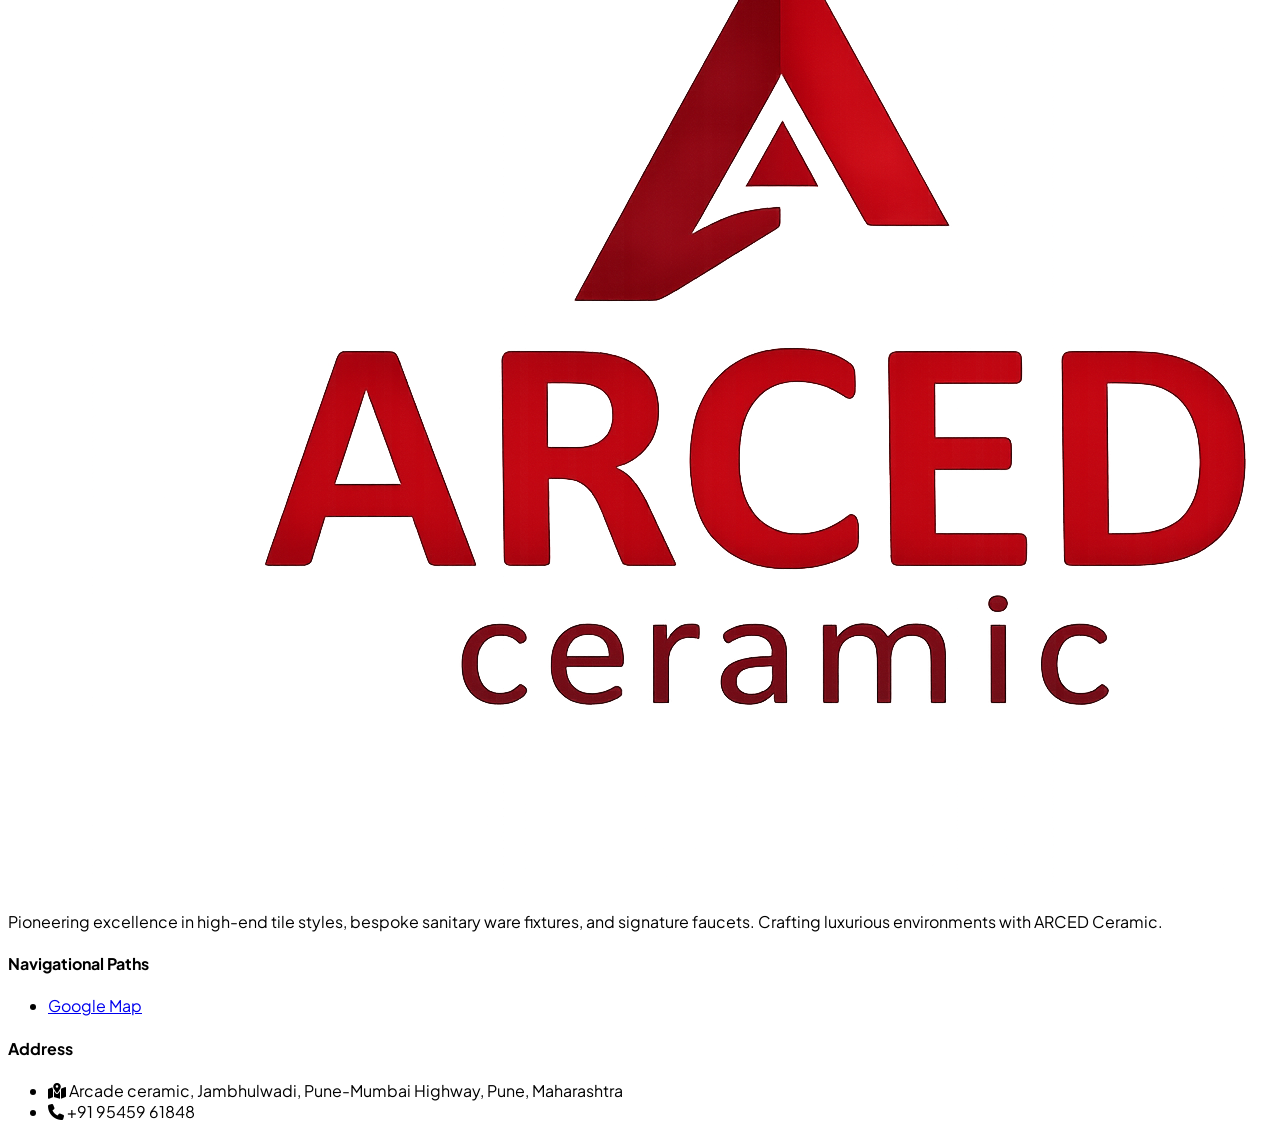
==== commit 1d323130: "Add files via upload" ====
--- a/index.html
+++ b/index.html
@@ -272,12 +272,30 @@
 
   <!-- FULLSCREEN IMAGE VIEWER -->
   <div id="fullscreen-image-viewer"
-    class="hidden fixed inset-0 z-[100] bg-black/95 backdrop-blur-md flex items-center justify-center p-4 transition-opacity duration-300 opacity-0">
+    class="hidden fixed inset-0 z-[100] bg-black/95 backdrop-blur-md flex items-center justify-center p-4 transition-opacity duration-300 opacity-0 select-none">
+    
+    <div id="fullscreen-counter" class="absolute top-6 left-6 text-white/70 font-bold tracking-widest text-sm z-[110]">
+      1 / 1
+    </div>
+
     <button onclick="closeFullScreenImage()"
       class="absolute top-4 right-4 md:top-6 md:right-6 text-white/70 hover:text-white transition-all-300 p-2 z-[110] bg-black/30 rounded-full hover:bg-black/50">
       <i class="fa-solid fa-xmark text-2xl md:text-3xl"></i>
     </button>
-    <img id="fullscreen-image" src="" alt="Fullscreen Preview" class="max-w-full max-h-full object-contain cursor-zoom-out shadow-2xl scale-95 transition-transform duration-300" onclick="closeFullScreenImage()">
+    
+    <button id="fullscreen-prev-btn" onclick="prevFullScreenImage(event)"
+      class="hidden absolute left-4 md:left-8 top-1/2 -translate-y-1/2 text-white/50 hover:text-white transition-all-300 p-4 z-[110] hover:scale-110">
+      <i class="fa-solid fa-chevron-left text-3xl md:text-5xl drop-shadow-lg"></i>
+    </button>
+    
+    <button id="fullscreen-next-btn" onclick="nextFullScreenImage(event)"
+      class="hidden absolute right-4 md:right-8 top-1/2 -translate-y-1/2 text-white/50 hover:text-white transition-all-300 p-4 z-[110] hover:scale-110">
+      <i class="fa-solid fa-chevron-right text-3xl md:text-5xl drop-shadow-lg"></i>
+    </button>
+
+    <div class="relative w-full h-full flex items-center justify-center overflow-hidden" id="fullscreen-touch-area">
+      <img id="fullscreen-image" src="" alt="Fullscreen Preview" class="max-w-full max-h-full object-contain cursor-zoom-out shadow-2xl scale-95 transition-all duration-300 pointer-events-none">
+    </div>
   </div>
 
   <!-- FOOTER -->
